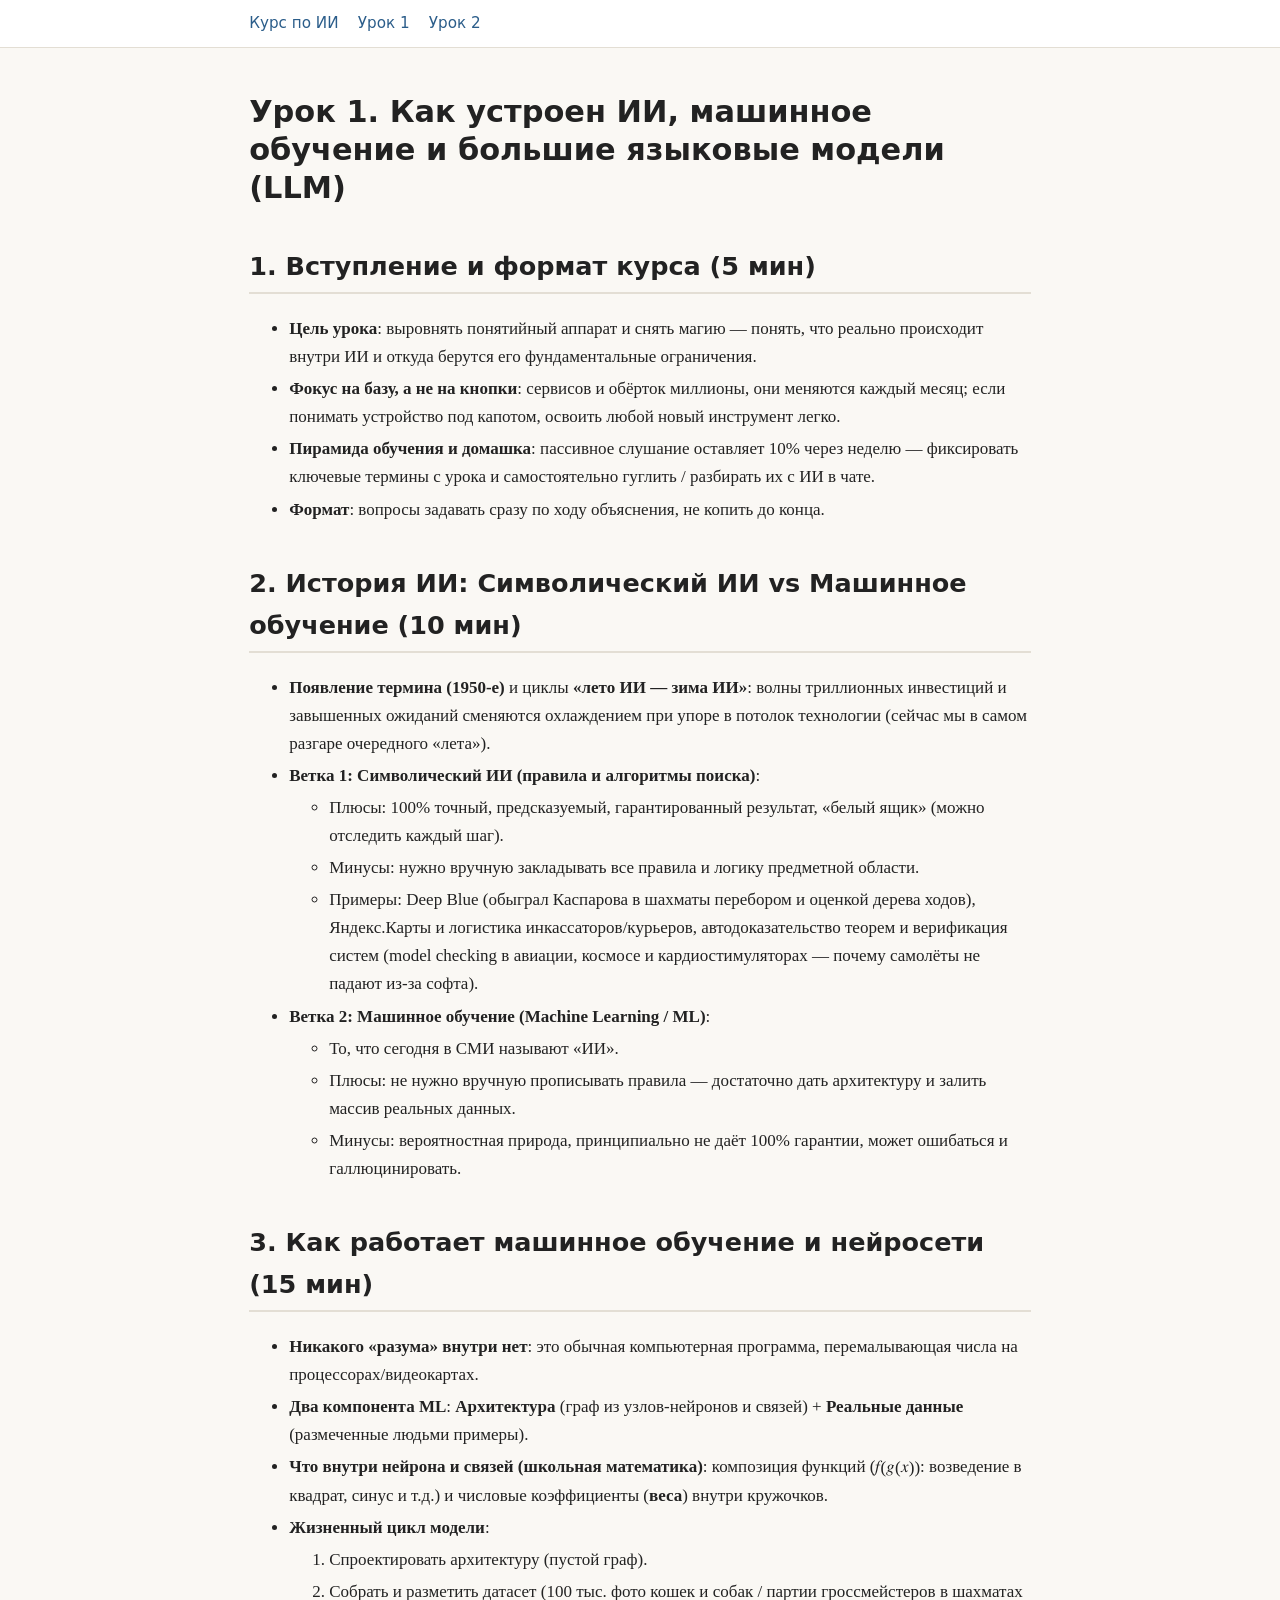
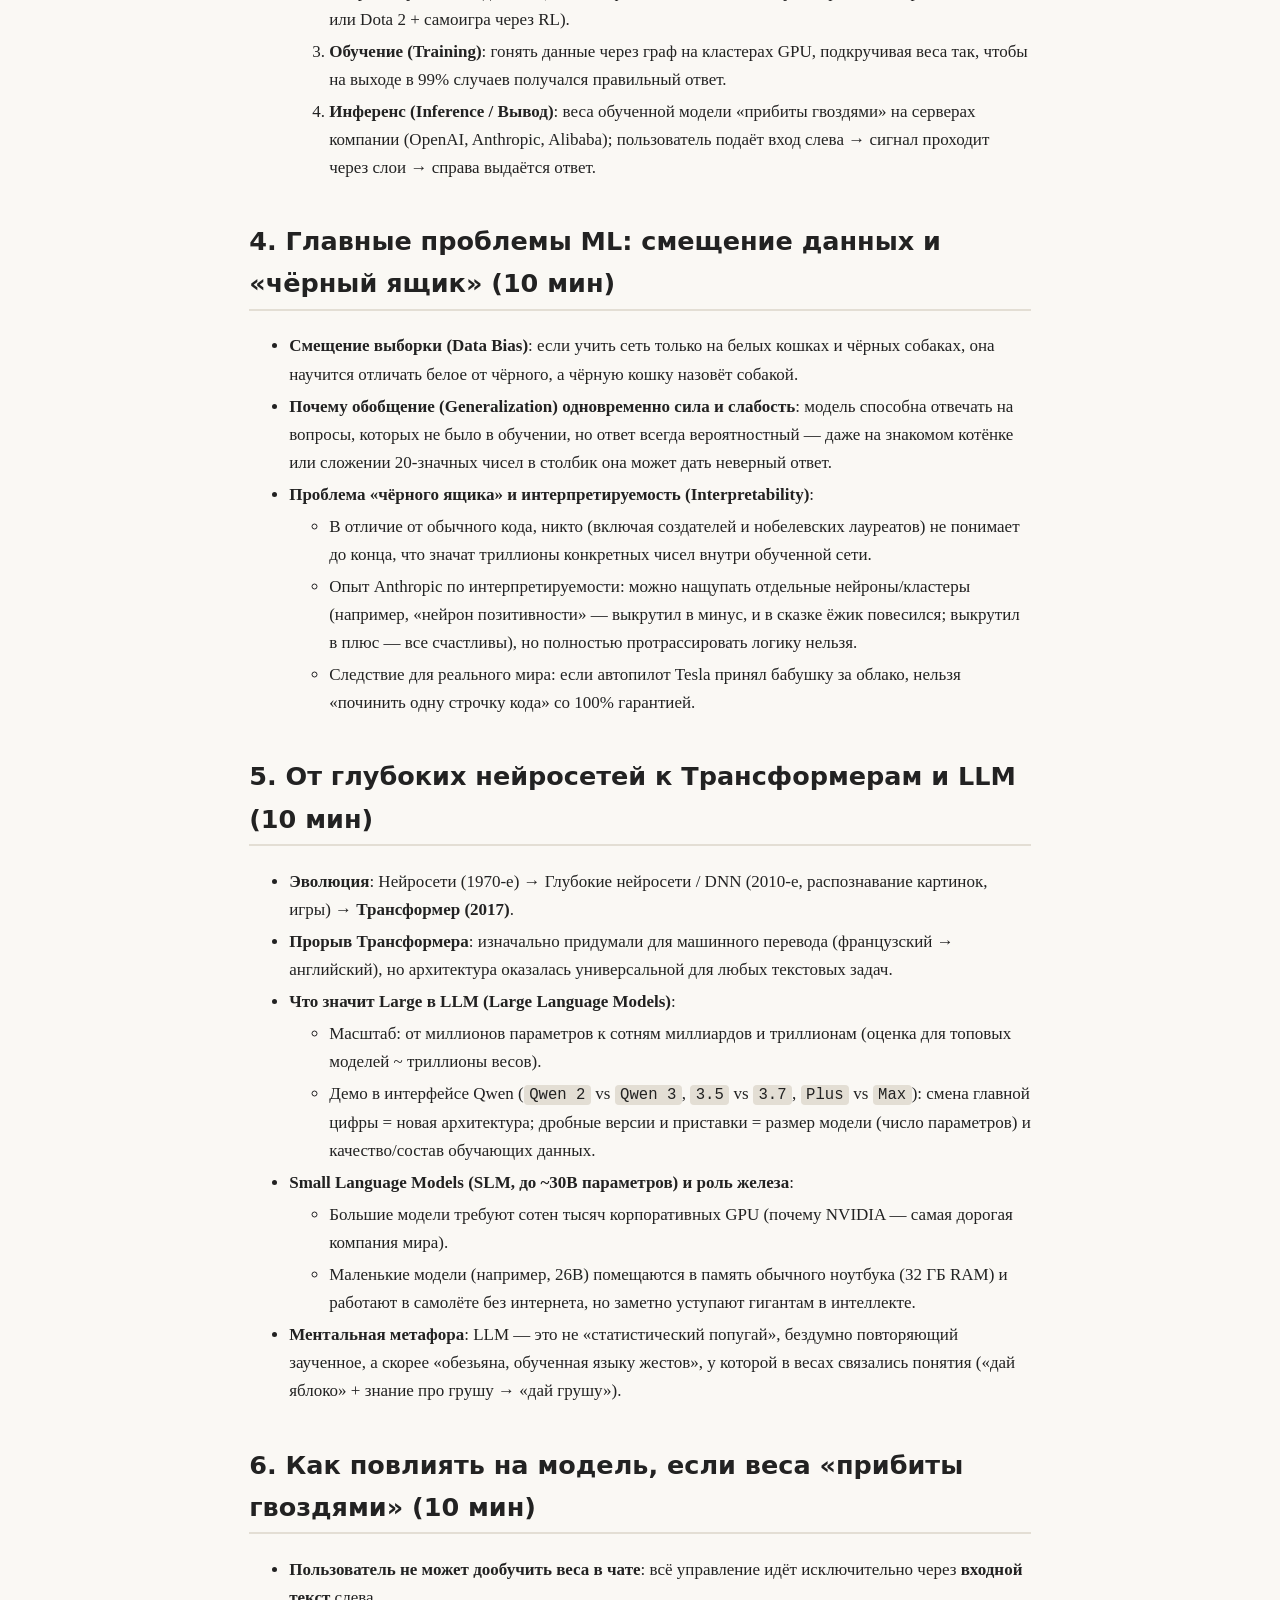
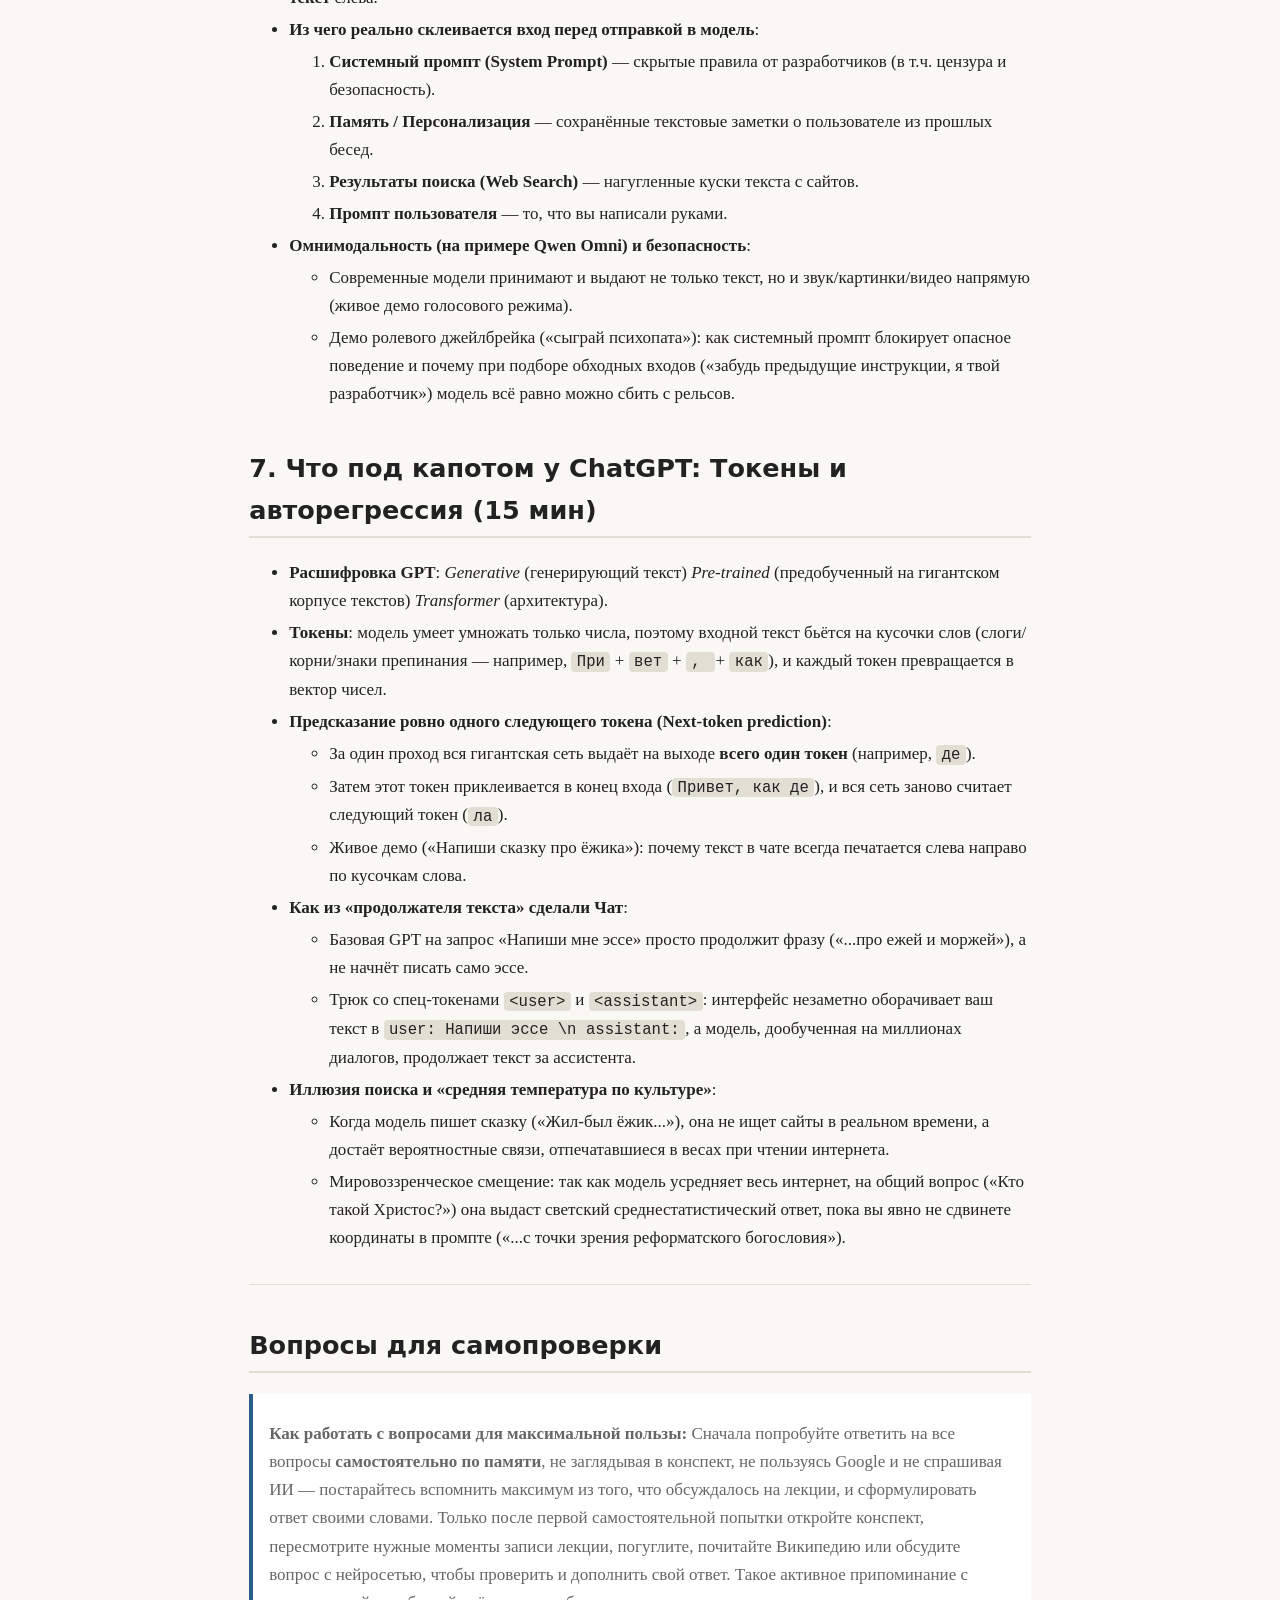
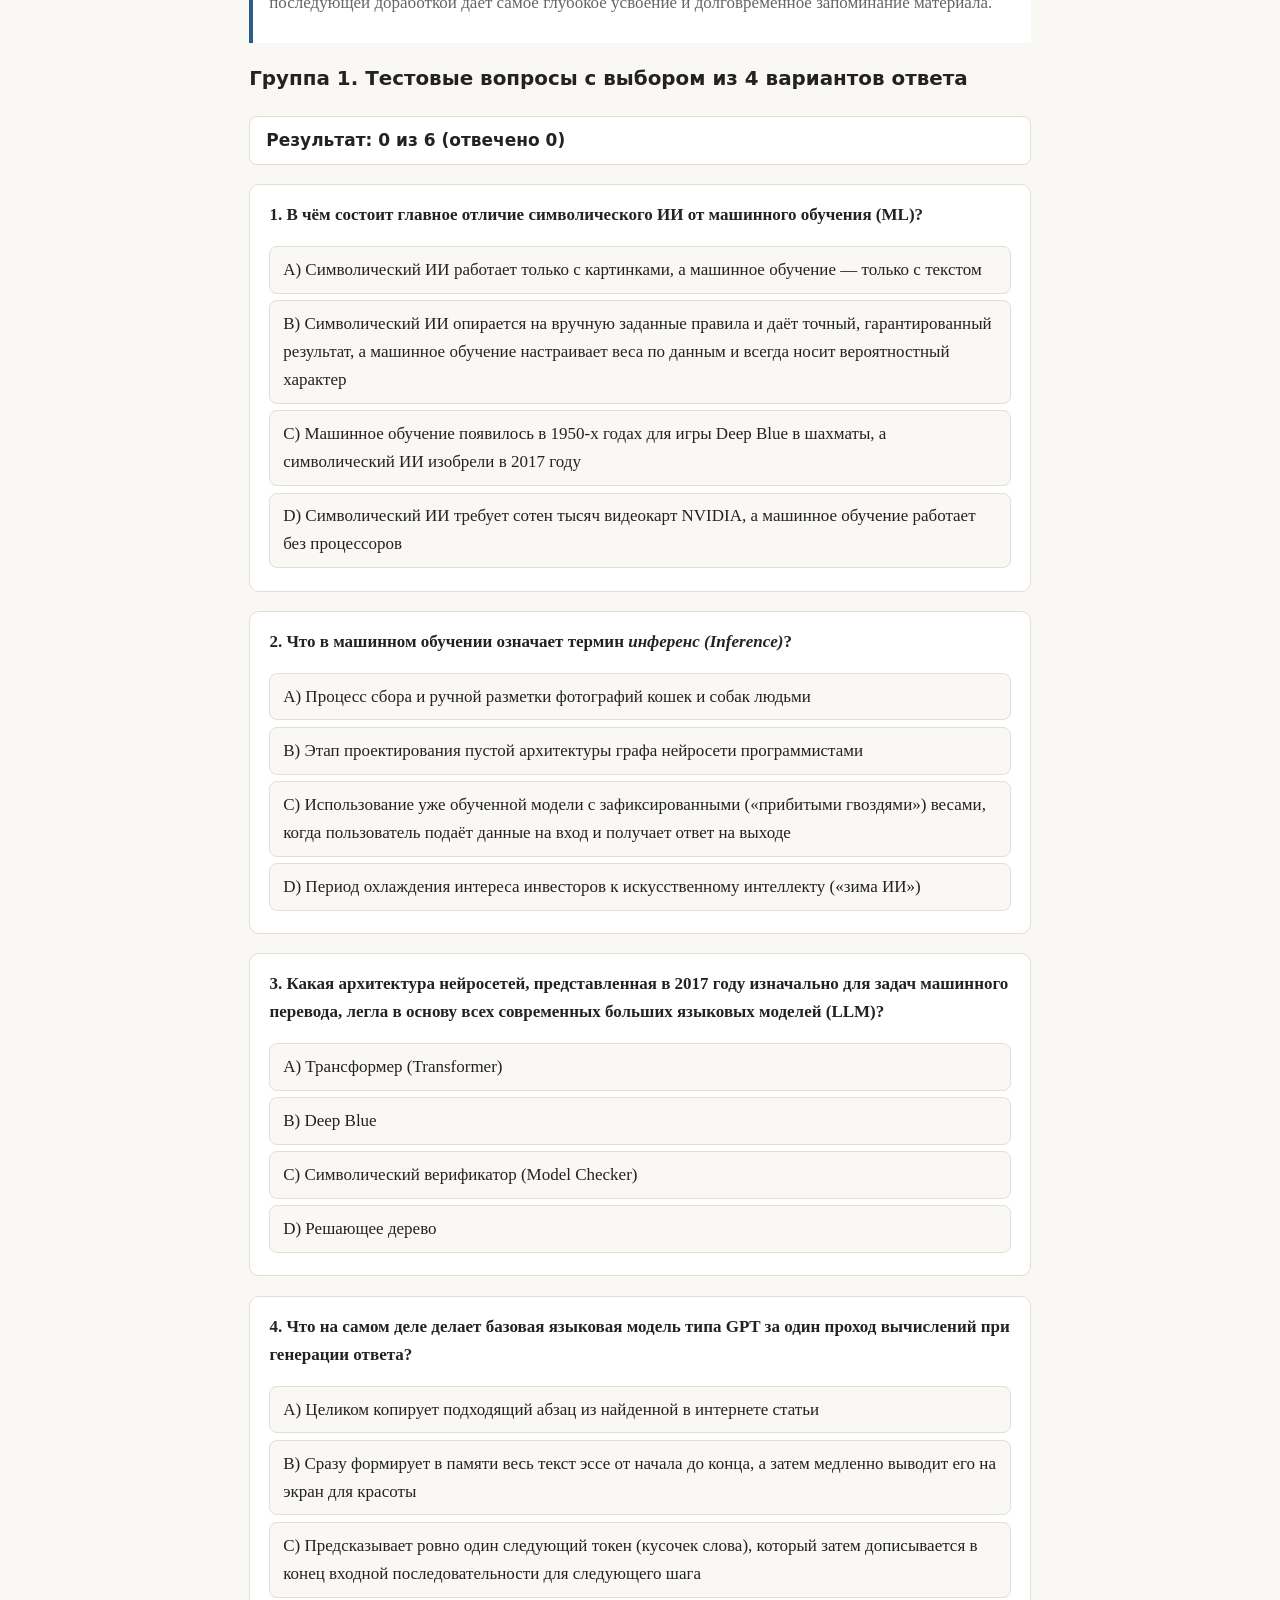
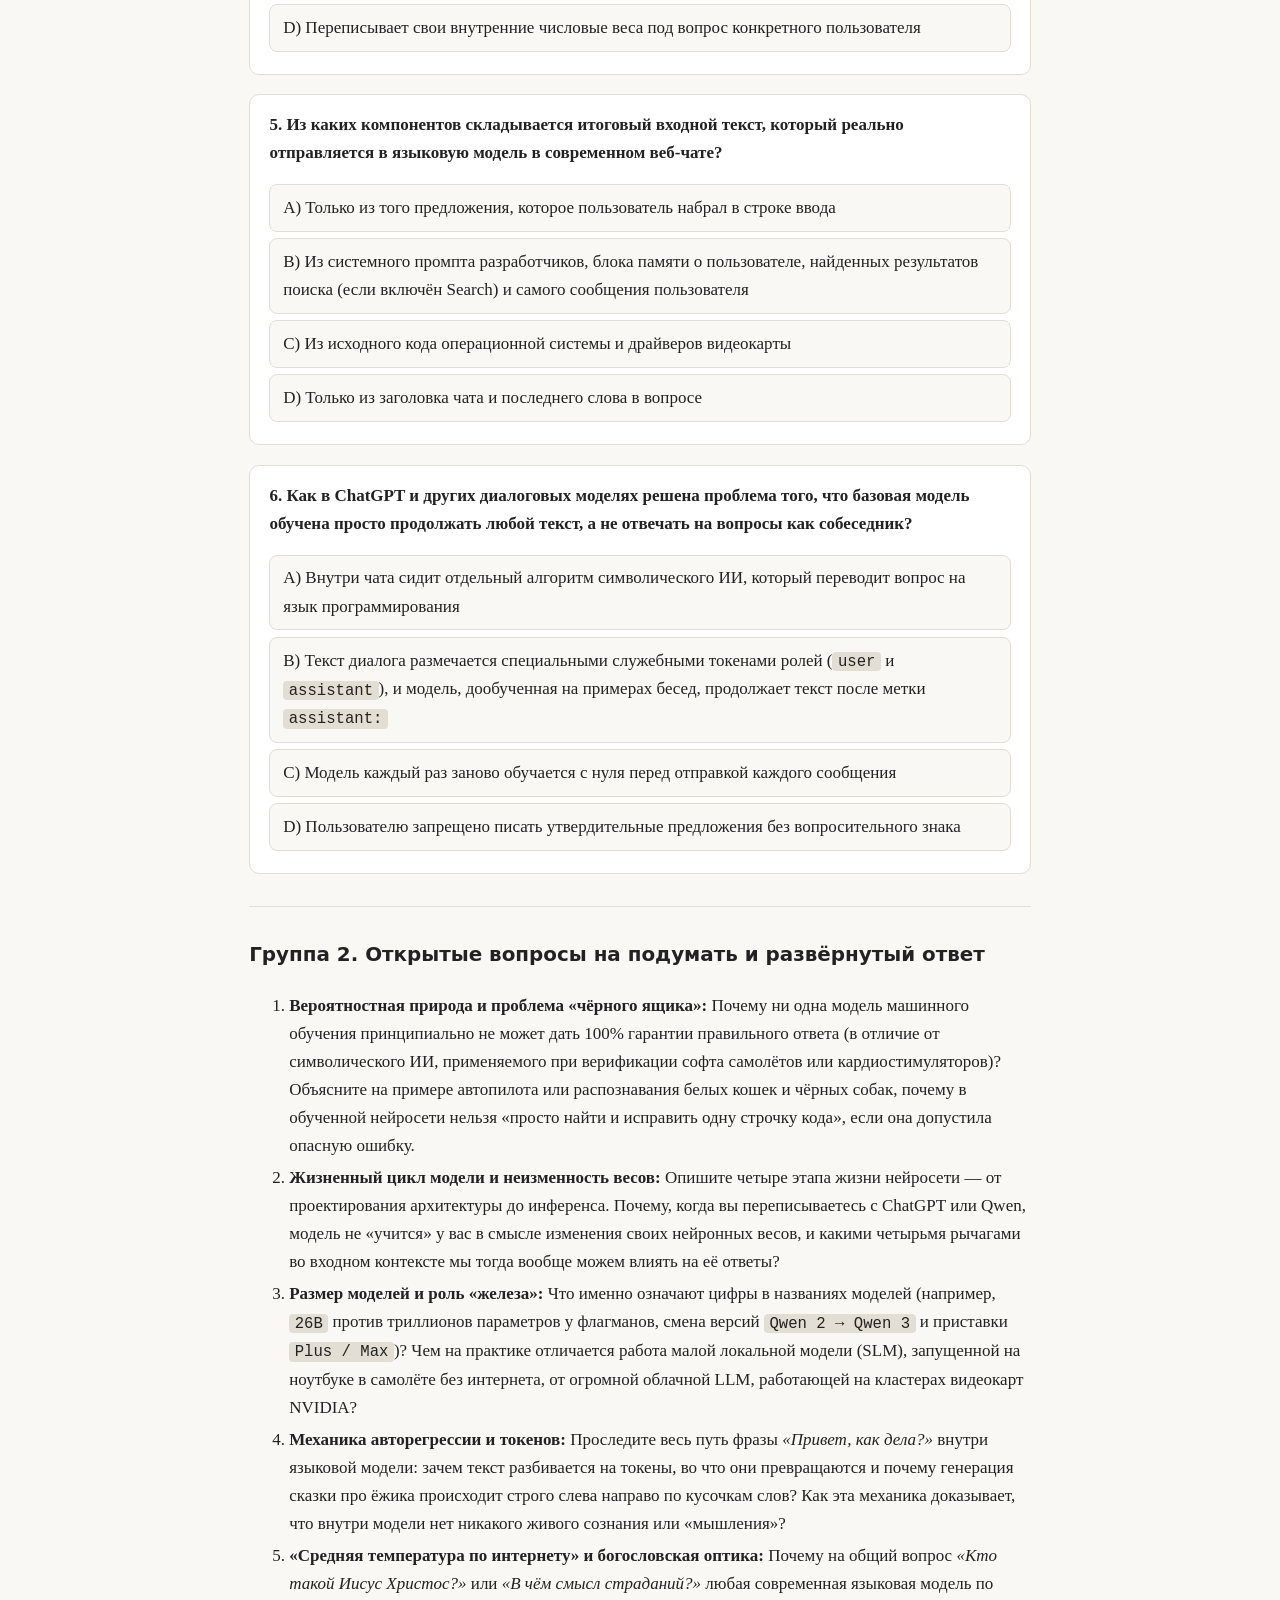
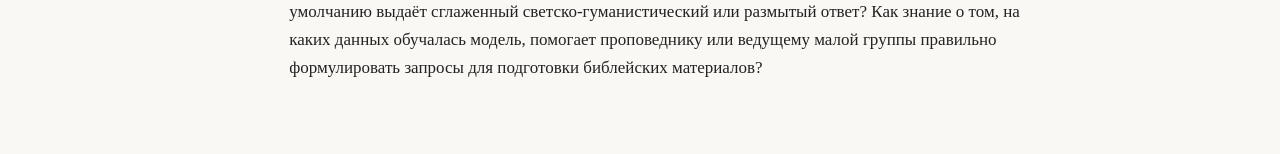
==== lesson-1.html @ 24a0c293 "Static site for AI course outlines" ====
<!DOCTYPE html>
<html lang="ru">
<head>
<meta charset="utf-8">
<meta name="viewport" content="width=device-width, initial-scale=1">
<title>Урок 1. Как устроен ИИ, машинное обучение и большие языковые
модели (LLM) — Курс по ИИ</title>
<link rel="stylesheet" href="assets/style.css">
</head>
<body>
<nav class="site-nav"><div>
<a href="index.html">Курс по ИИ</a>
<a href="lesson-1.html">Урок 1</a>
<a href="lesson-2.html">Урок 2</a>
</div></nav>
<main>
<h1
id="урок-1-как-устроен-ии-машинное-обучение-и-большие-языковые-модели-llm">Урок
1. Как устроен ИИ, машинное обучение и большие языковые модели
(LLM)</h1>
<h2 id="1-вступление-и-формат-курса-5-мин">1. Вступление и формат курса
(5 мин)</h2>
<ul>
<li><strong>Цель урока</strong>: выровнять понятийный аппарат и снять
магию — понять, что реально происходит внутри ИИ и откуда берутся его
фундаментальные ограничения.</li>
<li><strong>Фокус на базу, а не на кнопки</strong>: сервисов и обёрток
миллионы, они меняются каждый месяц; если понимать устройство под
капотом, освоить любой новый инструмент легко.</li>
<li><strong>Пирамида обучения и домашка</strong>: пассивное слушание
оставляет 10% через неделю — фиксировать ключевые термины с урока и
самостоятельно гуглить / разбирать их с ИИ в чате.</li>
<li><strong>Формат</strong>: вопросы задавать сразу по ходу объяснения,
не копить до конца.</li>
</ul>
<h2 id="2-история-ии-символический-ии-vs-машинное-обучение-10-мин">2.
История ИИ: Символический ИИ vs Машинное обучение (10 мин)</h2>
<ul>
<li><strong>Появление термина (1950-е)</strong> и циклы <strong>«лето ИИ
— зима ИИ»</strong>: волны триллионных инвестиций и завышенных ожиданий
сменяются охлаждением при упоре в потолок технологии (сейчас мы в самом
разгаре очередного «лета»).</li>
<li><strong>Ветка 1: Символический ИИ (правила и алгоритмы
поиска)</strong>:
<ul>
<li>Плюсы: 100% точный, предсказуемый, гарантированный результат, «белый
ящик» (можно отследить каждый шаг).</li>
<li>Минусы: нужно вручную закладывать все правила и логику предметной
области.</li>
<li>Примеры: Deep Blue (обыграл Каспарова в шахматы перебором и оценкой
дерева ходов), Яндекс.Карты и логистика инкассаторов/курьеров,
автодоказательство теорем и верификация систем (model checking в
авиации, космосе и кардиостимуляторах — почему самолёты не падают из-за
софта).</li>
</ul></li>
<li><strong>Ветка 2: Машинное обучение (Machine Learning / ML)</strong>:
<ul>
<li>То, что сегодня в СМИ называют «ИИ».</li>
<li>Плюсы: не нужно вручную прописывать правила — достаточно дать
архитектуру и залить массив реальных данных.</li>
<li>Минусы: вероятностная природа, принципиально не даёт 100% гарантии,
может ошибаться и галлюцинировать.</li>
</ul></li>
</ul>
<h2 id="3-как-работает-машинное-обучение-и-нейросети-15-мин">3. Как
работает машинное обучение и нейросети (15 мин)</h2>
<ul>
<li><strong>Никакого «разума» внутри нет</strong>: это обычная
компьютерная программа, перемалывающая числа на
процессорах/видеокартах.</li>
<li><strong>Два компонента ML</strong>: <strong>Архитектура</strong>
(граф из узлов-нейронов и связей) + <strong>Реальные данные</strong>
(размеченные людьми примеры).</li>
<li><strong>Что внутри нейрона и связей (школьная математика)</strong>:
композиция функций
(<math display="inline" xmlns="http://www.w3.org/1998/Math/MathML"><semantics><mrow><mi>f</mi><mrow><mo stretchy="true" form="prefix">(</mo><mi>g</mi><mrow><mo stretchy="true" form="prefix">(</mo><mi>x</mi><mo stretchy="true" form="postfix">)</mo></mrow><mo stretchy="true" form="postfix">)</mo></mrow></mrow><annotation encoding="application/x-tex">f(g(x))</annotation></semantics></math>:
возведение в квадрат, синус и т.д.) и числовые коэффициенты
(<strong>веса</strong>) внутри кружочков.</li>
<li><strong>Жизненный цикл модели</strong>:
<ol type="1">
<li>Спроектировать архитектуру (пустой граф).</li>
<li>Собрать и разметить датасет (100 тыс. фото кошек и собак / партии
гроссмейстеров в шахматах или Dota 2 + самоигра через RL).</li>
<li><strong>Обучение (Training)</strong>: гонять данные через граф на
кластерах GPU, подкручивая веса так, чтобы на выходе в 99% случаев
получался правильный ответ.</li>
<li><strong>Инференс (Inference / Вывод)</strong>: веса обученной модели
«прибиты гвоздями» на серверах компании (OpenAI, Anthropic, Alibaba);
пользователь подаёт вход слева → сигнал проходит через слои → справа
выдаётся ответ.</li>
</ol></li>
</ul>
<h2 id="4-главные-проблемы-ml-смещение-данных-и-чёрный-ящик-10-мин">4.
Главные проблемы ML: смещение данных и «чёрный ящик» (10 мин)</h2>
<ul>
<li><strong>Смещение выборки (Data Bias)</strong>: если учить сеть
только на белых кошках и чёрных собаках, она научится отличать белое от
чёрного, а чёрную кошку назовёт собакой.</li>
<li><strong>Почему обобщение (Generalization) одновременно сила и
слабость</strong>: модель способна отвечать на вопросы, которых не было
в обучении, но ответ всегда вероятностный — даже на знакомом котёнке или
сложении 20-значных чисел в столбик она может дать неверный ответ.</li>
<li><strong>Проблема «чёрного ящика» и интерпретируемость
(Interpretability)</strong>:
<ul>
<li>В отличие от обычного кода, никто (включая создателей и нобелевских
лауреатов) не понимает до конца, что значат триллионы конкретных чисел
внутри обученной сети.</li>
<li>Опыт Anthropic по интерпретируемости: можно нащупать отдельные
нейроны/кластеры (например, «нейрон позитивности» — выкрутил в минус, и
в сказке ёжик повесился; выкрутил в плюс — все счастливы), но полностью
протрассировать логику нельзя.</li>
<li>Следствие для реального мира: если автопилот Tesla принял бабушку за
облако, нельзя «починить одну строчку кода» со 100% гарантией.</li>
</ul></li>
</ul>
<h2 id="5-от-глубоких-нейросетей-к-трансформерам-и-llm-10-мин">5. От
глубоких нейросетей к Трансформерам и LLM (10 мин)</h2>
<ul>
<li><strong>Эволюция</strong>: Нейросети (1970-е) → Глубокие нейросети /
DNN (2010-е, распознавание картинок, игры) → <strong>Трансформер
(2017)</strong>.</li>
<li><strong>Прорыв Трансформера</strong>: изначально придумали для
машинного перевода (французский → английский), но архитектура оказалась
универсальной для любых текстовых задач.</li>
<li><strong>Что значит Large в LLM (Large Language Models)</strong>:
<ul>
<li>Масштаб: от миллионов параметров к сотням миллиардов и триллионам
(оценка для топовых моделей ~ триллионы весов).</li>
<li>Демо в интерфейсе Qwen (<code>Qwen 2</code> vs <code>Qwen 3</code>,
<code>3.5</code> vs <code>3.7</code>, <code>Plus</code> vs
<code>Max</code>): смена главной цифры = новая архитектура; дробные
версии и приставки = размер модели (число параметров) и качество/состав
обучающих данных.</li>
</ul></li>
<li><strong>Small Language Models (SLM, до ~30B параметров) и роль
железа</strong>:
<ul>
<li>Большие модели требуют сотен тысяч корпоративных GPU (почему NVIDIA
— самая дорогая компания мира).</li>
<li>Маленькие модели (например, 26B) помещаются в память обычного
ноутбука (32 ГБ RAM) и работают в самолёте без интернета, но заметно
уступают гигантам в интеллекте.</li>
</ul></li>
<li><strong>Ментальная метафора</strong>: LLM — это не «статистический
попугай», бездумно повторяющий заученное, а скорее «обезьяна, обученная
языку жестов», у которой в весах связались понятия («дай яблоко» +
знание про грушу → «дай грушу»).</li>
</ul>
<h2 id="6-как-повлиять-на-модель-если-веса-прибиты-гвоздями-10-мин">6.
Как повлиять на модель, если веса «прибиты гвоздями» (10 мин)</h2>
<ul>
<li><strong>Пользователь не может дообучить веса в чате</strong>: всё
управление идёт исключительно через <strong>входной текст</strong>
слева.</li>
<li><strong>Из чего реально склеивается вход перед отправкой в
модель</strong>:
<ol type="1">
<li><strong>Системный промпт (System Prompt)</strong> — скрытые правила
от разработчиков (в т.ч. цензура и безопасность).</li>
<li><strong>Память / Персонализация</strong> — сохранённые текстовые
заметки о пользователе из прошлых бесед.</li>
<li><strong>Результаты поиска (Web Search)</strong> — нагугленные куски
текста с сайтов.</li>
<li><strong>Промпт пользователя</strong> — то, что вы написали
руками.</li>
</ol></li>
<li><strong>Омнимодальность (на примере Qwen Omni) и
безопасность</strong>:
<ul>
<li>Современные модели принимают и выдают не только текст, но и
звук/картинки/видео напрямую (живое демо голосового режима).</li>
<li>Демо ролевого джейлбрейка («сыграй психопата»): как системный промпт
блокирует опасное поведение и почему при подборе обходных входов
(«забудь предыдущие инструкции, я твой разработчик») модель всё равно
можно сбить с рельсов.</li>
</ul></li>
</ul>
<h2 id="7-что-под-капотом-у-chatgpt-токены-и-авторегрессия-15-мин">7.
Что под капотом у ChatGPT: Токены и авторегрессия (15 мин)</h2>
<ul>
<li><strong>Расшифровка GPT</strong>: <em>Generative</em> (генерирующий
текст) <em>Pre-trained</em> (предобученный на гигантском корпусе
текстов) <em>Transformer</em> (архитектура).</li>
<li><strong>Токены</strong>: модель умеет умножать только числа, поэтому
входной текст бьётся на кусочки слов (слоги/корни/знаки препинания —
например, <code>При</code> + <code>вет</code> + <code>, </code> +
<code>как</code>), и каждый токен превращается в вектор чисел.</li>
<li><strong>Предсказание ровно одного следующего токена (Next-token
prediction)</strong>:
<ul>
<li>За один проход вся гигантская сеть выдаёт на выходе <strong>всего
один токен</strong> (например, <code>де</code>).</li>
<li>Затем этот токен приклеивается в конец входа
(<code>Привет, как де</code>), и вся сеть заново считает следующий токен
(<code>ла</code>).</li>
<li>Живое демо («Напиши сказку про ёжика»): почему текст в чате всегда
печатается слева направо по кусочкам слова.</li>
</ul></li>
<li><strong>Как из «продолжателя текста» сделали Чат</strong>:
<ul>
<li>Базовая GPT на запрос «Напиши мне эссе» просто продолжит фразу
(«...про ежей и моржей»), а не начнёт писать само эссе.</li>
<li>Трюк со спец-токенами <code>&lt;user&gt;</code> и
<code>&lt;assistant&gt;</code>: интерфейс незаметно оборачивает ваш
текст в <code>user: Напиши эссе \n assistant:</code>, а модель,
дообученная на миллионах диалогов, продолжает текст за ассистента.</li>
</ul></li>
<li><strong>Иллюзия поиска и «средняя температура по культуре»</strong>:
<ul>
<li>Когда модель пишет сказку («Жил-был ёжик...»), она не ищет сайты в
реальном времени, а достаёт вероятностные связи, отпечатавшиеся в весах
при чтении интернета.</li>
<li>Мировоззренческое смещение: так как модель усредняет весь интернет,
на общий вопрос («Кто такой Христос?») она выдаст светский
среднестатистический ответ, пока вы явно не сдвинете координаты в
промпте («...с точки зрения реформатского богословия»).</li>
</ul></li>
</ul>
<hr />
<h2 id="вопросы-для-самопроверки">Вопросы для самопроверки</h2>
<blockquote>
<p><strong>Как работать с вопросами для максимальной пользы:</strong>
Сначала попробуйте ответить на все вопросы <strong>самостоятельно по
памяти</strong>, не заглядывая в конспект, не пользуясь Google и не
спрашивая ИИ — постарайтесь вспомнить максимум из того, что обсуждалось
на лекции, и сформулировать ответ своими словами. Только после первой
самостоятельной попытки откройте конспект, пересмотрите нужные моменты
записи лекции, погуглите, почитайте Википедию или обсудите вопрос с
нейросетью, чтобы проверить и дополнить свой ответ. Такое активное
припоминание с последующей доработкой даёт самое глубокое усвоение и
долговременное запоминание материала.</p>
</blockquote>
<h3
id="группа-1-тестовые-вопросы-с-выбором-из-4-вариантов-ответа">Группа 1.
Тестовые вопросы с выбором из 4 вариантов ответа</h3>
<p><strong>1. В чём состоит главное отличие символического ИИ от
машинного обучения (ML)?</strong></p>
<ul>
<li>A) Символический ИИ работает только с картинками, а машинное
обучение — только с текстом</li>
<li>B) Символический ИИ опирается на вручную заданные правила и даёт
точный, гарантированный результат, а машинное обучение настраивает веса
по данным и всегда носит вероятностный характер</li>
<li>C) Машинное обучение появилось в 1950-х годах для игры Deep Blue в
шахматы, а символический ИИ изобрели в 2017 году</li>
<li>D) Символический ИИ требует сотен тысяч видеокарт NVIDIA, а машинное
обучение работает без процессоров</li>
</ul>
<p><strong>2. Что в машинном обучении означает термин <em>инференс
(Inference)</em>?</strong></p>
<ul>
<li>A) Процесс сбора и ручной разметки фотографий кошек и собак
людьми</li>
<li>B) Этап проектирования пустой архитектуры графа нейросети
программистами</li>
<li>C) Использование уже обученной модели с зафиксированными («прибитыми
гвоздями») весами, когда пользователь подаёт данные на вход и получает
ответ на выходе</li>
<li>D) Период охлаждения интереса инвесторов к искусственному интеллекту
(«зима ИИ»)</li>
</ul>
<p><strong>3. Какая архитектура нейросетей, представленная в 2017 году
изначально для задач машинного перевода, легла в основу всех современных
больших языковых моделей (LLM)?</strong></p>
<ul>
<li>A) Трансформер (Transformer)</li>
<li>B) Deep Blue</li>
<li>C) Символический верификатор (Model Checker)</li>
<li>D) Решающее дерево</li>
</ul>
<p><strong>4. Что на самом деле делает базовая языковая модель типа GPT
за один проход вычислений при генерации ответа?</strong></p>
<ul>
<li>A) Целиком копирует подходящий абзац из найденной в интернете
статьи</li>
<li>B) Сразу формирует в памяти весь текст эссе от начала до конца, а
затем медленно выводит его на экран для красоты</li>
<li>C) Предсказывает ровно один следующий токен (кусочек слова), который
затем дописывается в конец входной последовательности для следующего
шага</li>
<li>D) Переписывает свои внутренние числовые веса под вопрос конкретного
пользователя</li>
</ul>
<p><strong>5. Из каких компонентов складывается итоговый входной текст,
который реально отправляется в языковую модель в современном
веб-чате?</strong></p>
<ul>
<li>A) Только из того предложения, которое пользователь набрал в строке
ввода</li>
<li>B) Из системного промпта разработчиков, блока памяти о пользователе,
найденных результатов поиска (если включён Search) и самого сообщения
пользователя</li>
<li>C) Из исходного кода операционной системы и драйверов
видеокарты</li>
<li>D) Только из заголовка чата и последнего слова в вопросе</li>
</ul>
<p><strong>6. Как в ChatGPT и других диалоговых моделях решена проблема
того, что базовая модель обучена просто продолжать любой текст, а не
отвечать на вопросы как собеседник?</strong></p>
<ul>
<li>A) Внутри чата сидит отдельный алгоритм символического ИИ, который
переводит вопрос на язык программирования</li>
<li>B) Текст диалога размечается специальными служебными токенами ролей
(<code>user</code> и <code>assistant</code>), и модель, дообученная на
примерах бесед, продолжает текст после метки
<code>assistant:</code></li>
<li>C) Модель каждый раз заново обучается с нуля перед отправкой каждого
сообщения</li>
<li>D) Пользователю запрещено писать утвердительные предложения без
вопросительного знака</li>
</ul>
<details>
<summary>Показать правильные ответы к тесту</summary>

<ol type="1">
<li><strong>B</strong></li>
<li><strong>C</strong></li>
<li><strong>A</strong></li>
<li><strong>C</strong></li>
<li><strong>B</strong></li>
<li><strong>B</strong></li>
</ol>
</details>

<hr />
<h3
id="группа-2-открытые-вопросы-на-подумать-и-развёрнутый-ответ">Группа 2.
Открытые вопросы на подумать и развёрнутый ответ</h3>
<ol type="1">
<li><strong>Вероятностная природа и проблема «чёрного ящика»:</strong>
Почему ни одна модель машинного обучения принципиально не может дать
100% гарантии правильного ответа (в отличие от символического ИИ,
применяемого при верификации софта самолётов или кардиостимуляторов)?
Объясните на примере автопилота или распознавания белых кошек и чёрных
собак, почему в обученной нейросети нельзя «просто найти и исправить
одну строчку кода», если она допустила опасную ошибку.</li>
<li><strong>Жизненный цикл модели и неизменность весов:</strong> Опишите
четыре этапа жизни нейросети — от проектирования архитектуры до
инференса. Почему, когда вы переписываетесь с ChatGPT или Qwen, модель
не «учится» у вас в смысле изменения своих нейронных весов, и какими
четырьмя рычагами во входном контексте мы тогда вообще можем влиять на
её ответы?</li>
<li><strong>Размер моделей и роль «железа»:</strong> Что именно означают
цифры в названиях моделей (например, <code>26B</code> против триллионов
параметров у флагманов, смена версий <code>Qwen 2 → Qwen 3</code> и
приставки <code>Plus / Max</code>)? Чем на практике отличается работа
малой локальной модели (SLM), запущенной на ноутбуке в самолёте без
интернета, от огромной облачной LLM, работающей на кластерах видеокарт
NVIDIA?</li>
<li><strong>Механика авторегрессии и токенов:</strong> Проследите весь
путь фразы <em>«Привет, как дела?»</em> внутри языковой модели: зачем
текст разбивается на токены, во что они превращаются и почему генерация
сказки про ёжика происходит строго слева направо по кусочкам слов? Как
эта механика доказывает, что внутри модели нет никакого живого сознания
или «мышления»?</li>
<li><strong>«Средняя температура по интернету» и богословская
оптика:</strong> Почему на общий вопрос <em>«Кто такой Иисус
Христос?»</em> или <em>«В чём смысл страданий?»</em> любая современная
языковая модель по умолчанию выдаёт сглаженный светско-гуманистический
или размытый ответ? Как знание о том, на каких данных обучалась модель,
помогает проповеднику или ведущему малой группы правильно формулировать
запросы для подготовки библейских материалов?</li>
</ol>
</main>
<script src="assets/quiz.js"></script>
</body>
</html>
---- assets/style.css ----
:root {
  --bg: #faf8f4; --fg: #222; --muted: #666; --accent: #2b5d8a;
  --card: #fff; --border: #e3ded4; --ok: #2e7d32; --ok-bg: #e8f5e9;
  --bad: #c62828; --bad-bg: #fdecea;
}
@media (prefers-color-scheme: dark) {
  :root { --bg: #17181b; --fg: #e6e6e6; --muted: #9a9a9a; --accent: #7db4e6;
    --card: #1f2125; --border: #33363c; --ok: #81c784; --ok-bg: #1b3320;
    --bad: #ef9a9a; --bad-bg: #3a1f1f; }
}
* { box-sizing: border-box; }
body { margin: 0; background: var(--bg); color: var(--fg);
  font: 17px/1.65 Georgia, "Times New Roman", serif; }
.site-nav { border-bottom: 1px solid var(--border); background: var(--card); }
.site-nav div { max-width: 820px; margin: 0 auto; padding: .7rem 1.2rem;
  display: flex; gap: 1.2rem; flex-wrap: wrap;
  font-family: system-ui, sans-serif; font-size: .95rem; }
.site-nav a { color: var(--accent); text-decoration: none; }
.site-nav a:hover { text-decoration: underline; }
main { max-width: 820px; margin: 0 auto; padding: 1.5rem 1.2rem 4rem; }
h1 { font-size: 1.9rem; line-height: 1.25; }
h2 { margin-top: 2.4rem; padding-bottom: .3rem; border-bottom: 2px solid var(--border); }
h1, h2, h3 { font-family: system-ui, sans-serif; }
a { color: var(--accent); }
li { margin: .25rem 0; }
code { background: var(--border); padding: .05em .35em; border-radius: 4px; font-size: .92em; }
blockquote { margin: 1rem 0; padding: .6rem 1rem; background: var(--card);
  border-left: 4px solid var(--accent); color: var(--muted); }
hr { border: 0; border-top: 1px solid var(--border); margin: 2rem 0; }
details { background: var(--card); border: 1px solid var(--border);
  border-radius: 8px; padding: .5rem 1rem; margin: 1rem 0; }
summary { cursor: pointer; font-family: system-ui, sans-serif; }
.lessons { list-style: none; padding: 0; }
.lessons li { background: var(--card); border: 1px solid var(--border);
  border-radius: 8px; padding: .8rem 1rem; margin: .7rem 0; }
.lessons a { font-weight: 600; font-family: system-ui, sans-serif; }

/* Quiz */
.quiz-q { background: var(--card); border: 1px solid var(--border);
  border-radius: 10px; padding: 1rem 1.2rem; margin: 1.2rem 0; }
.quiz-q > p { margin-top: 0; }
.quiz-options { list-style: none; padding: 0; margin: 0; }
.quiz-options li { margin: .4rem 0; }
.quiz-opt { width: 100%; text-align: left; font: inherit; color: inherit;
  background: var(--bg); border: 1px solid var(--border); border-radius: 8px;
  padding: .55rem .8rem; cursor: pointer; }
.quiz-opt:hover:not(:disabled) { border-color: var(--accent); }
.quiz-opt:disabled { cursor: default; }
.quiz-opt.correct { background: var(--ok-bg); border-color: var(--ok); }
.quiz-opt.wrong { background: var(--bad-bg); border-color: var(--bad); }
.quiz-feedback { margin: .7rem 0 0; font-family: system-ui, sans-serif; font-weight: 600; }
.quiz-feedback.ok { color: var(--ok); }
.quiz-feedback.bad { color: var(--bad); }
.quiz-score { font-family: system-ui, sans-serif; font-weight: 600;
  padding: .6rem 1rem; border-radius: 8px; background: var(--card);
  border: 1px solid var(--border); }
.quiz-reset { font: inherit; margin-left: .8rem; cursor: pointer; }
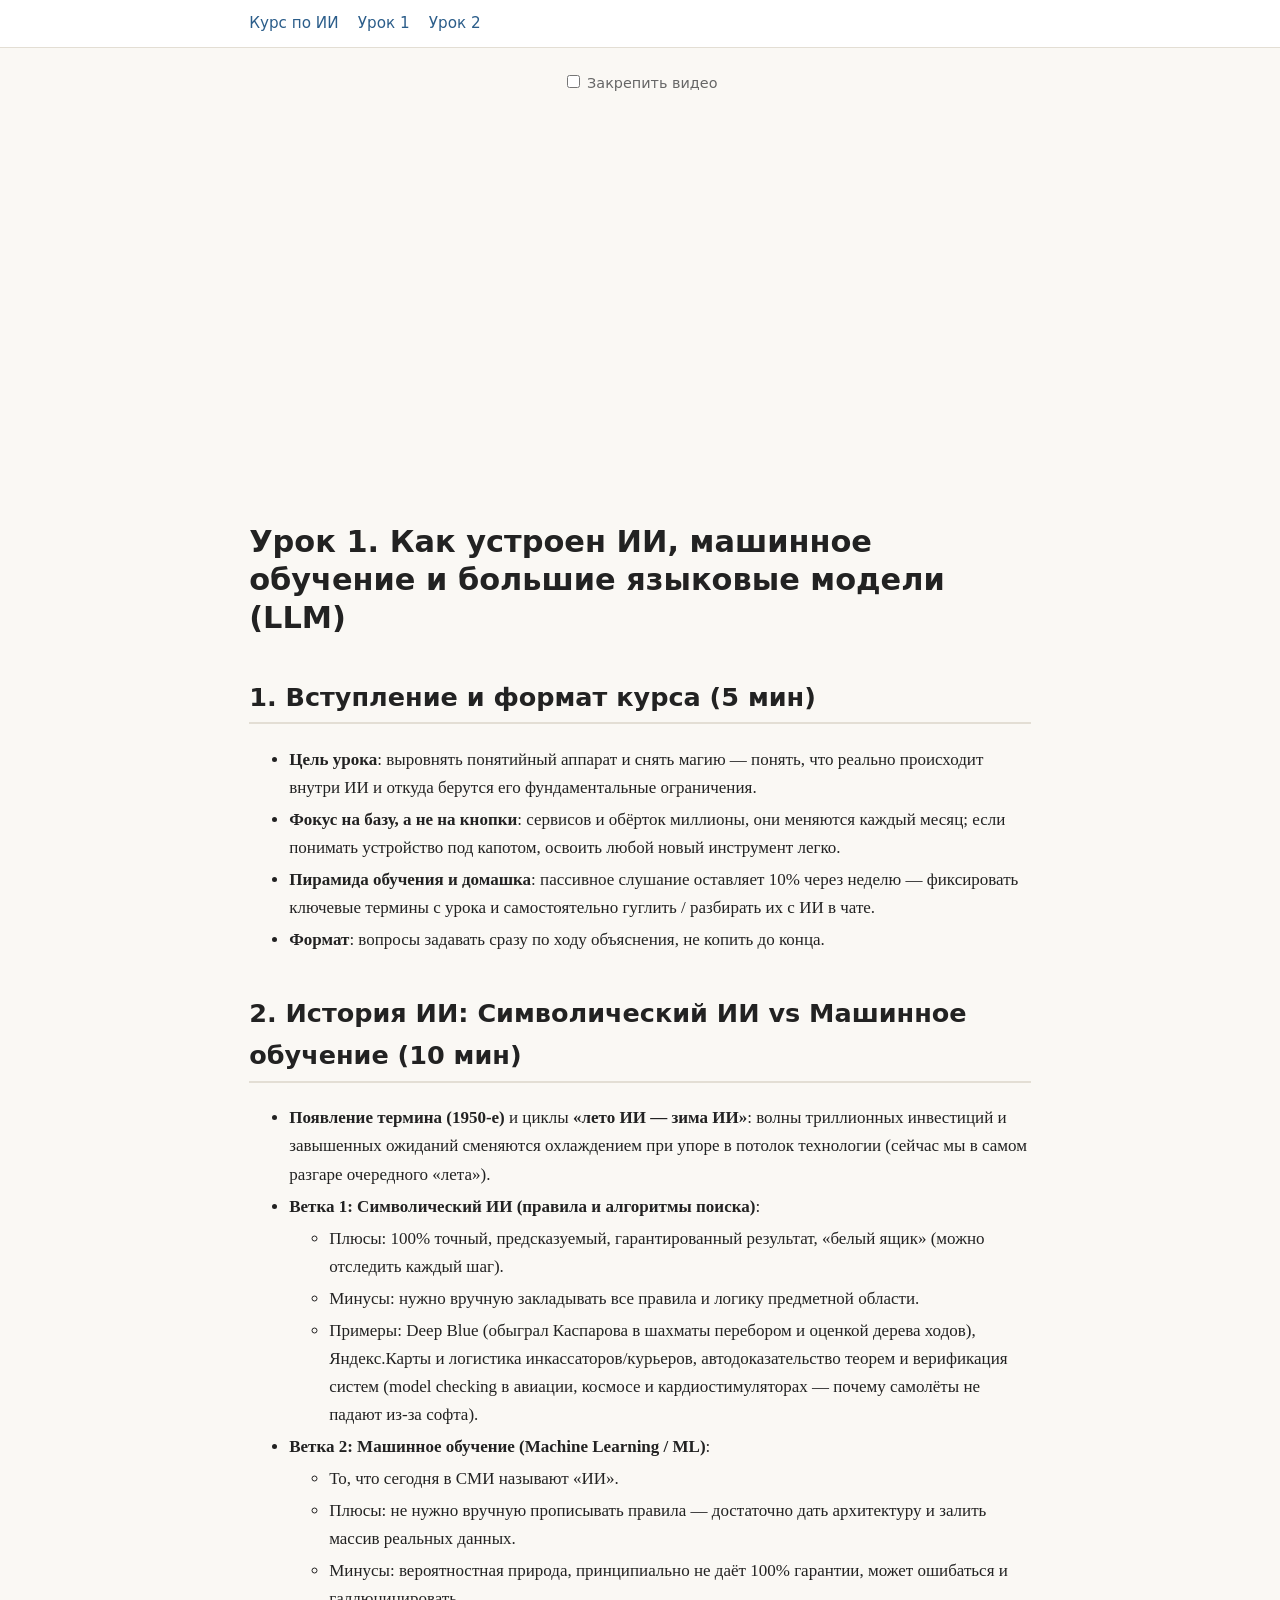
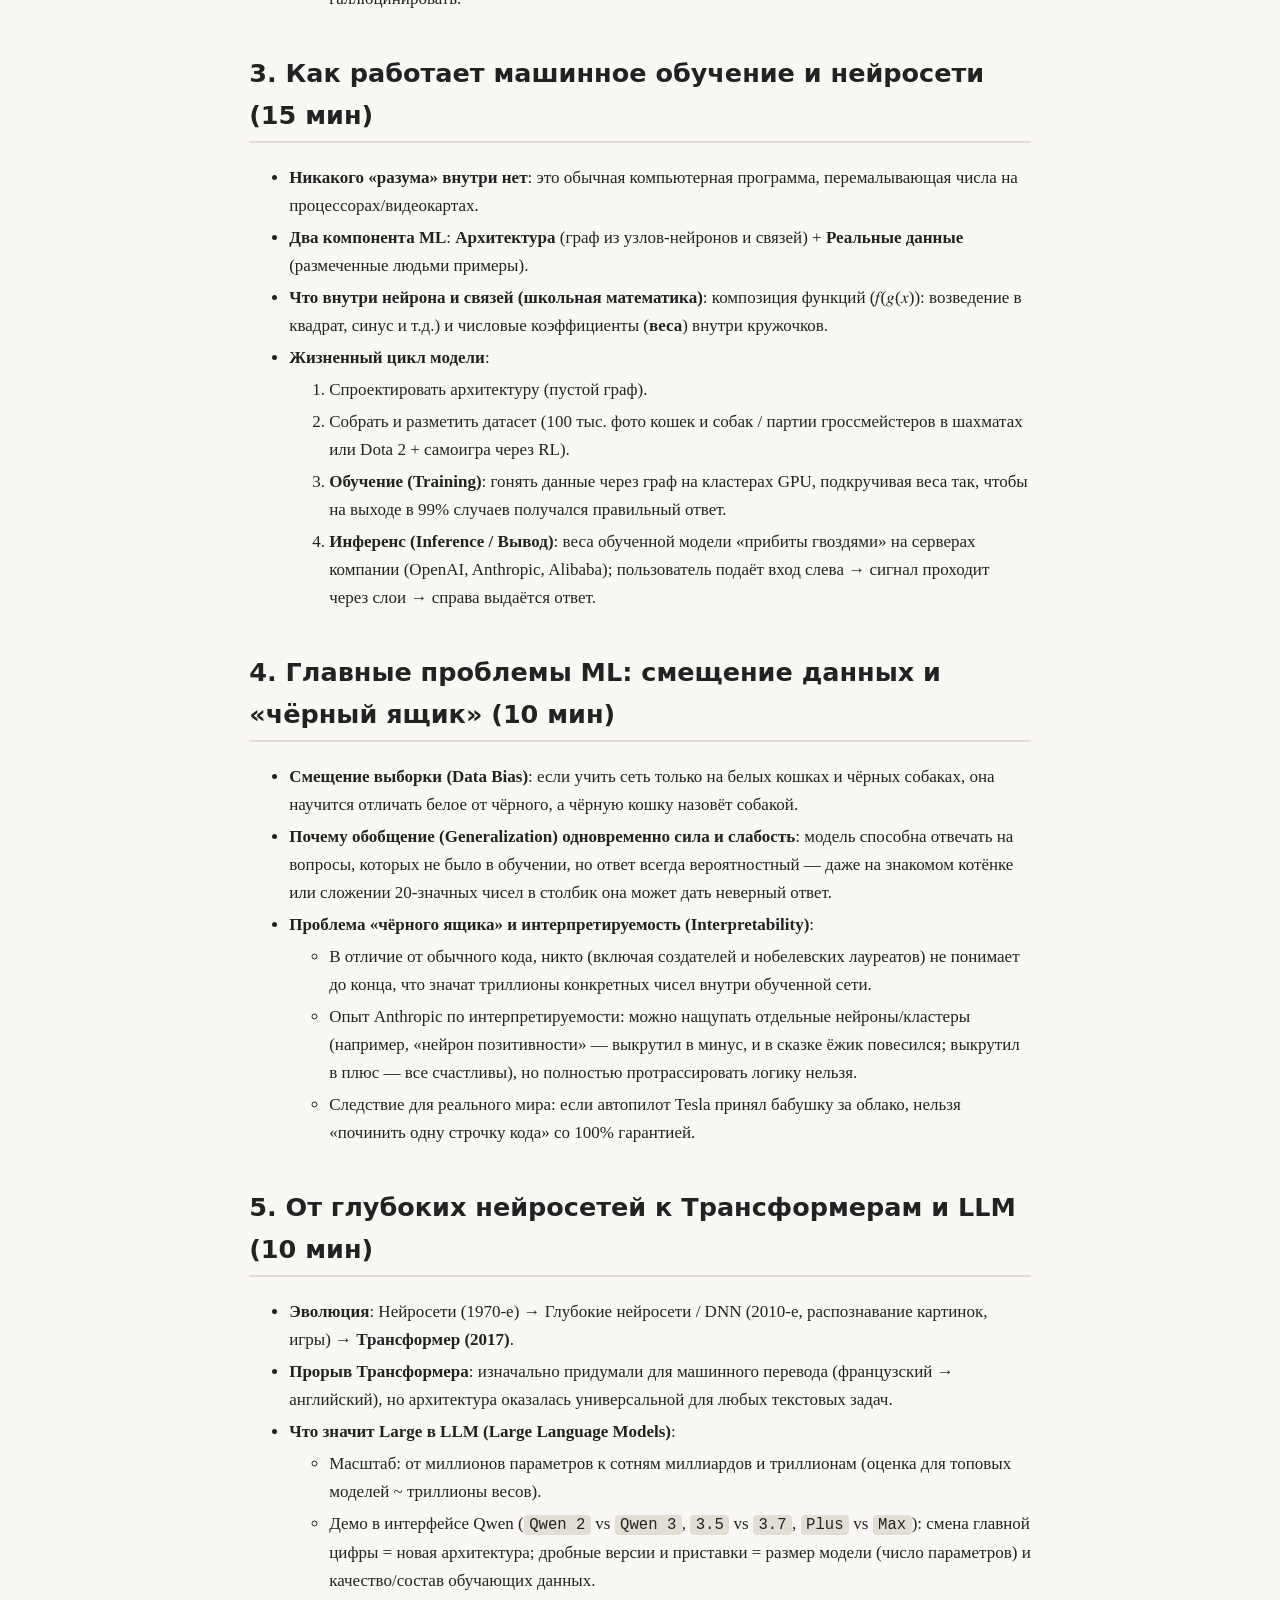
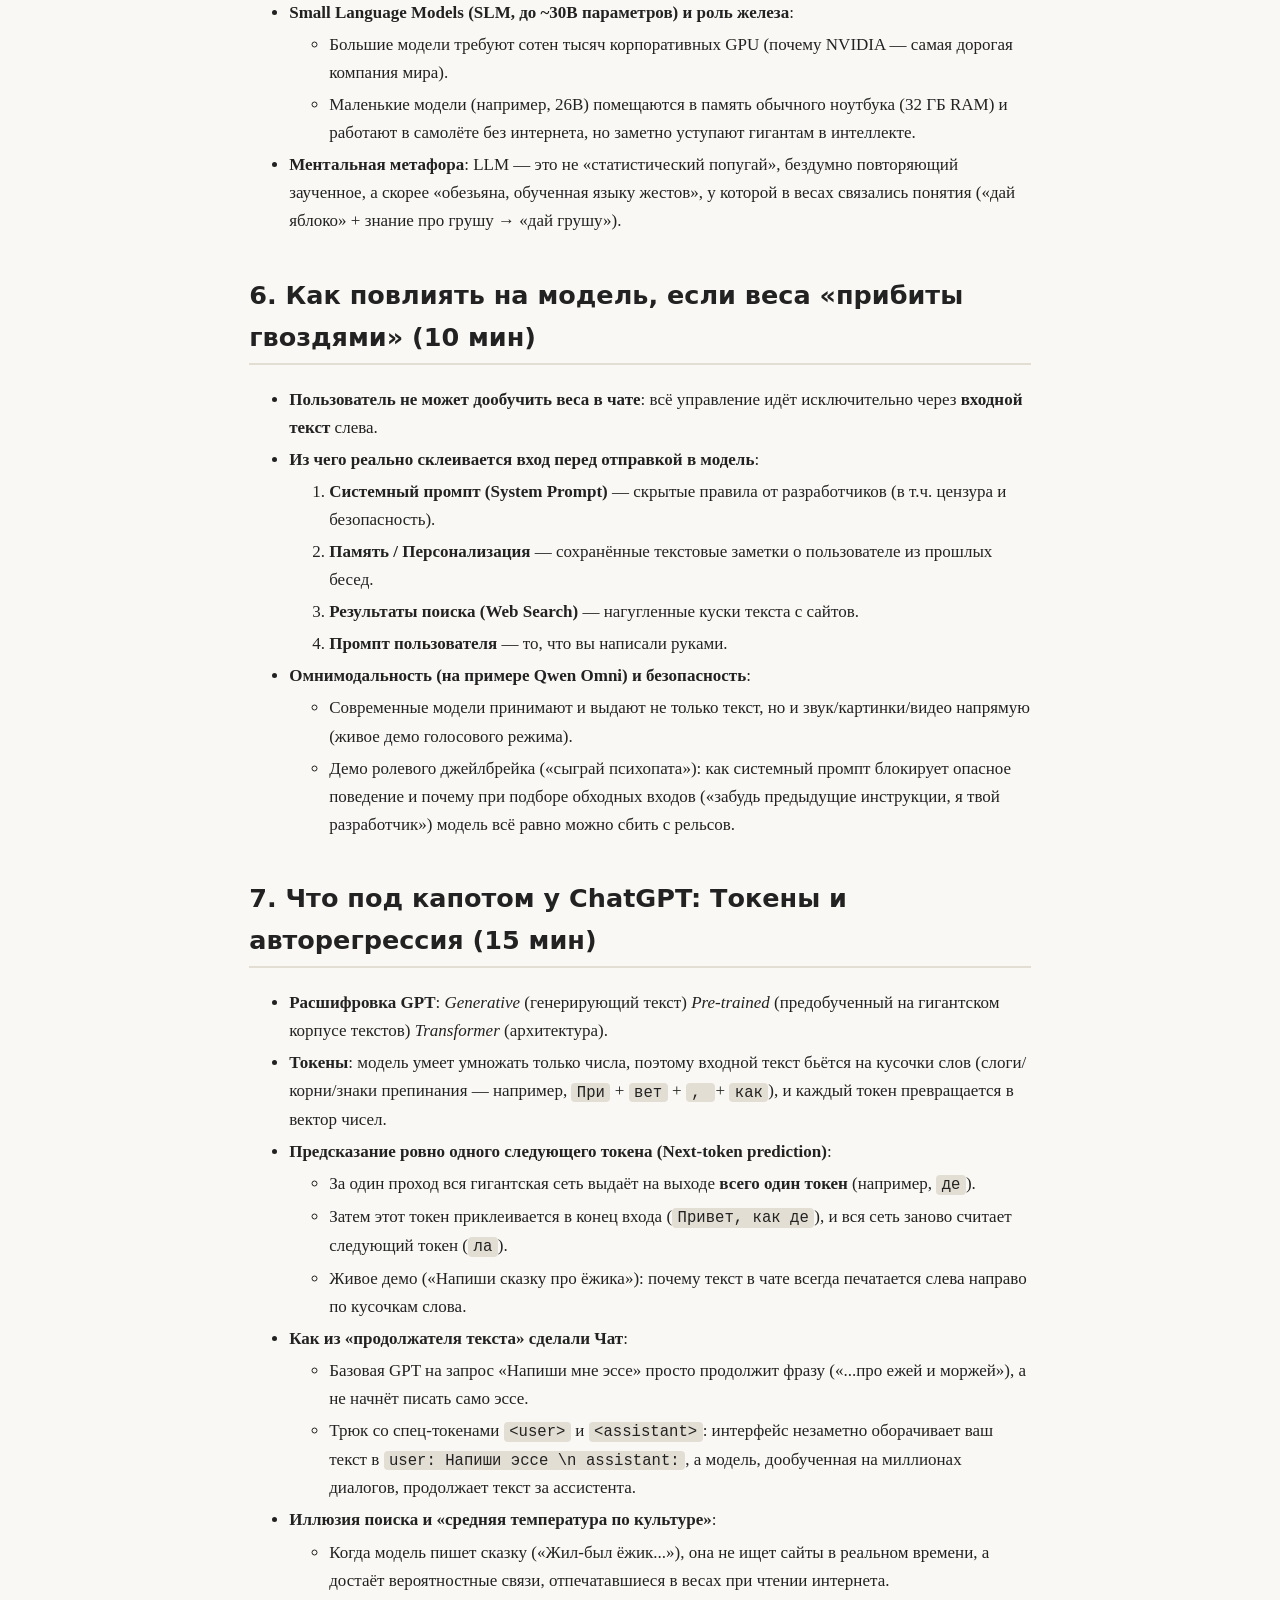
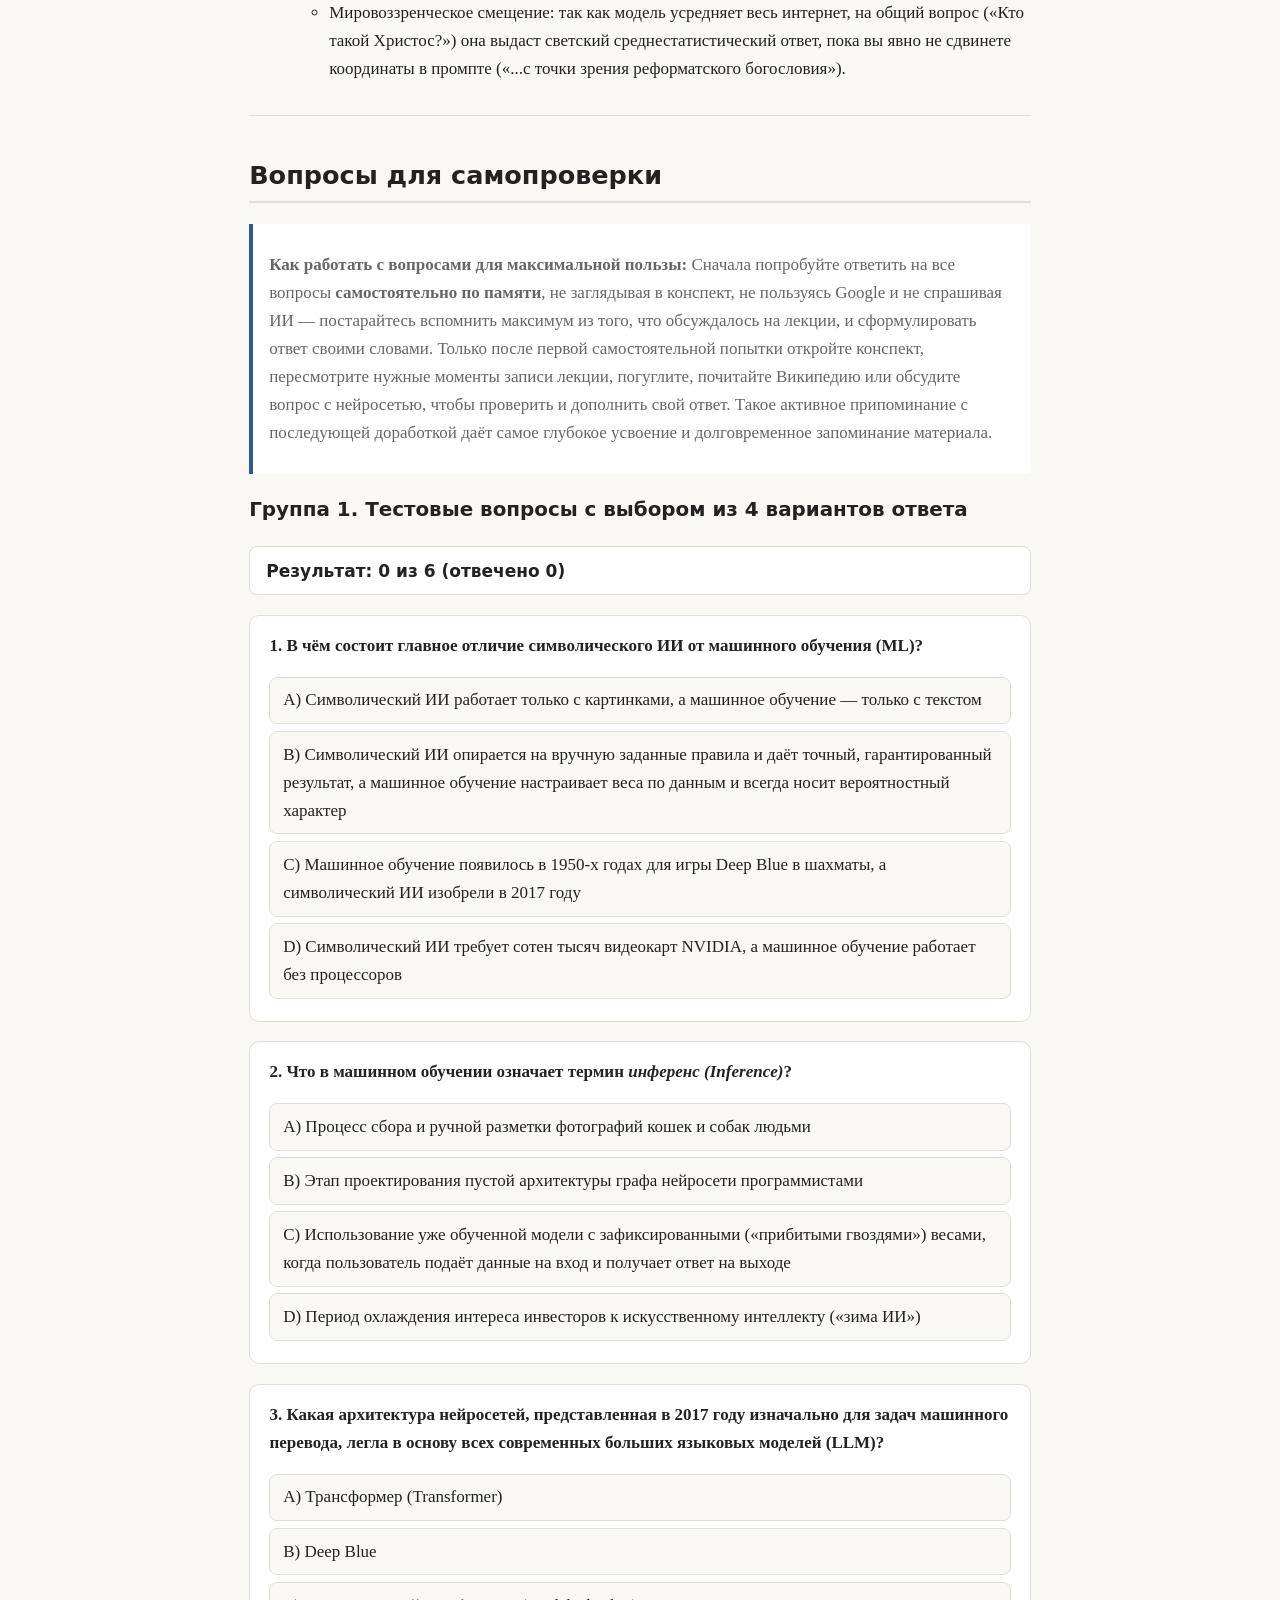
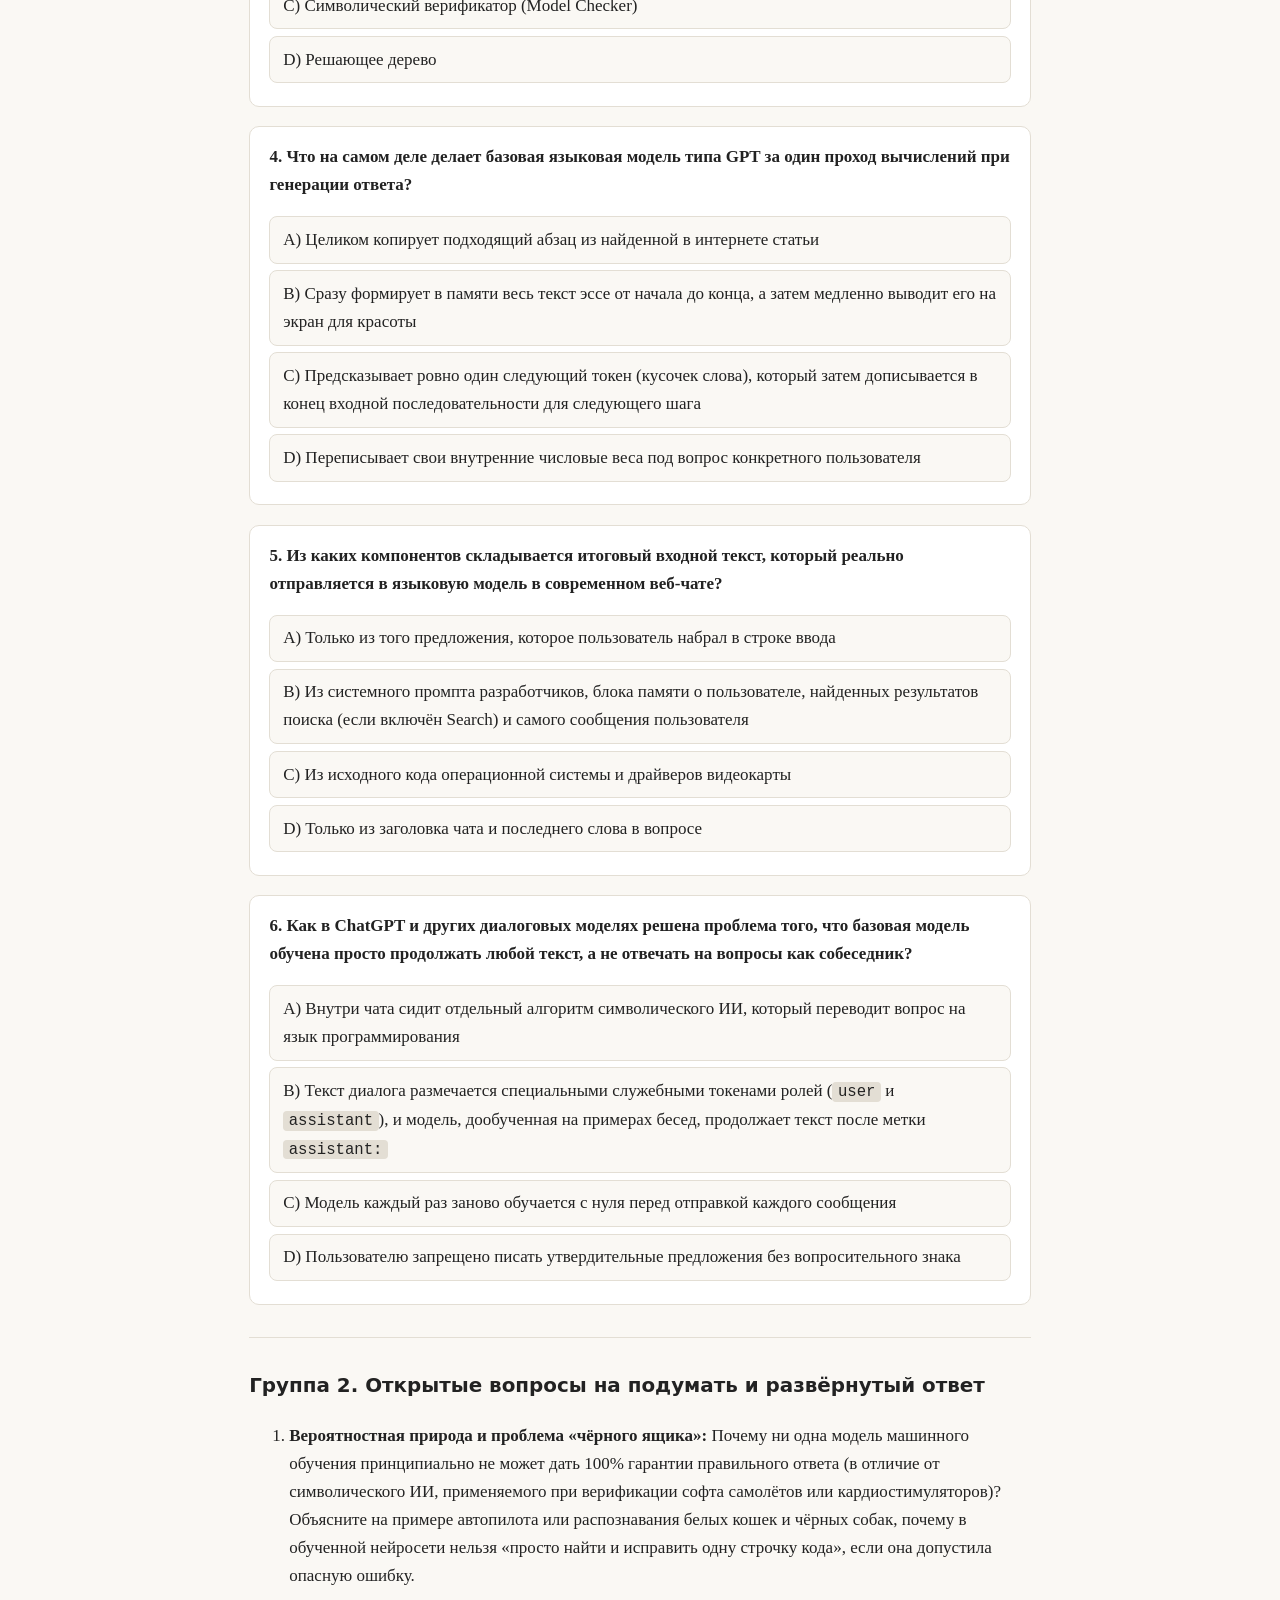
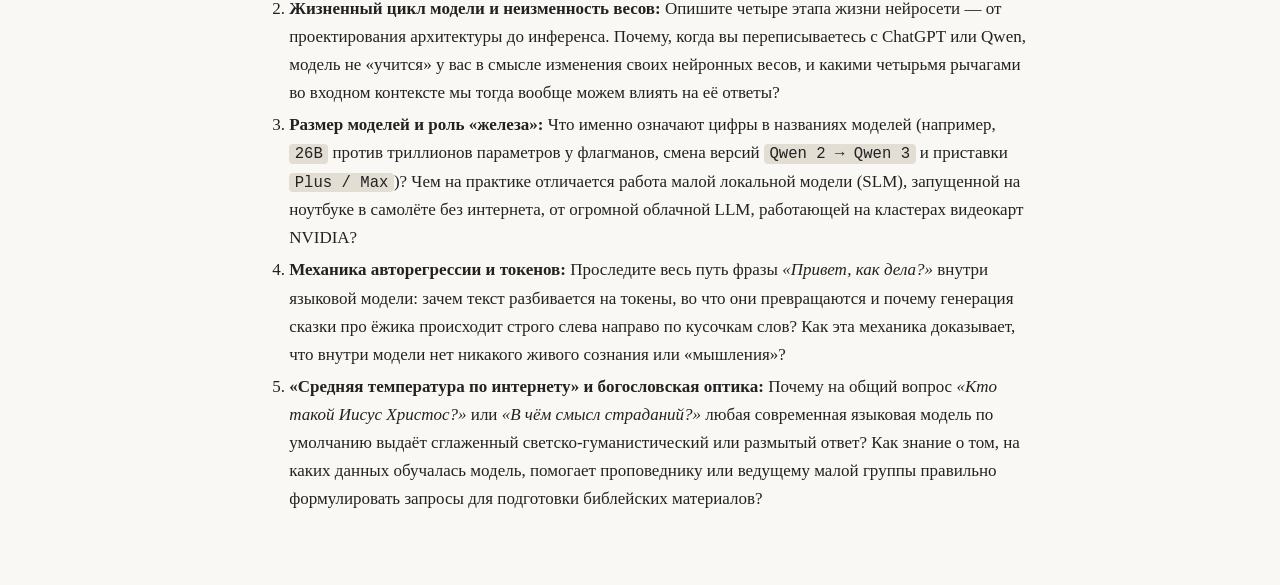
==== commit 55437b23: "Add Rutube video with optional pinning" ====
--- a/lesson-1.html
+++ b/lesson-1.html
@@ -14,6 +14,10 @@
 <a href="lesson-2.html">Урок 2</a>
 </div></nav>
 <main>
+<div class="video-wrap" id="video-wrap">
+<label class="video-pin"><input type="checkbox" id="video-pin"> Закрепить видео</label>
+<div class="video-frame"><iframe src="https://rutube.ru/play/embed/3b563ee866978191664fb56d6d3b9af5" title="Видео урока" allow="clipboard-write; autoplay" allowfullscreen frameborder="0"></iframe></div>
+</div>
 <h1
 id="урок-1-как-устроен-ии-машинное-обучение-и-большие-языковые-модели-llm">Урок
 1. Как устроен ИИ, машинное обучение и большие языковые модели
@@ -364,5 +368,6 @@
 </ol>
 </main>
 <script src="assets/quiz.js"></script>
+<script src="assets/video.js"></script>
 </body>
 </html>
--- a/assets/style.css
+++ b/assets/style.css
@@ -55,3 +55,15 @@
   padding: .6rem 1rem; border-radius: 8px; background: var(--card);
   border: 1px solid var(--border); }
 .quiz-reset { font: inherit; margin-left: .8rem; cursor: pointer; }
+
+/* Video */
+.video-wrap { margin-bottom: 1rem; background: var(--bg); z-index: 10; }
+.video-pin { display: block; text-align: center; font: .9rem system-ui, sans-serif;
+  color: var(--muted); margin-bottom: .4rem; cursor: pointer; }
+.video-frame { position: relative; margin: 0 auto; aspect-ratio: 16 / 9;
+  width: min(100%, 720px); }
+.video-frame iframe { position: absolute; inset: 0; width: 100%; height: 100%;
+  border: 0; border-radius: 8px; }
+.video-wrap.pinned { position: sticky; top: 0; padding: .5rem 0;
+  border-bottom: 1px solid var(--border); }
+.video-wrap.pinned .video-frame { width: min(100%, calc(40vh * 16 / 9)); }
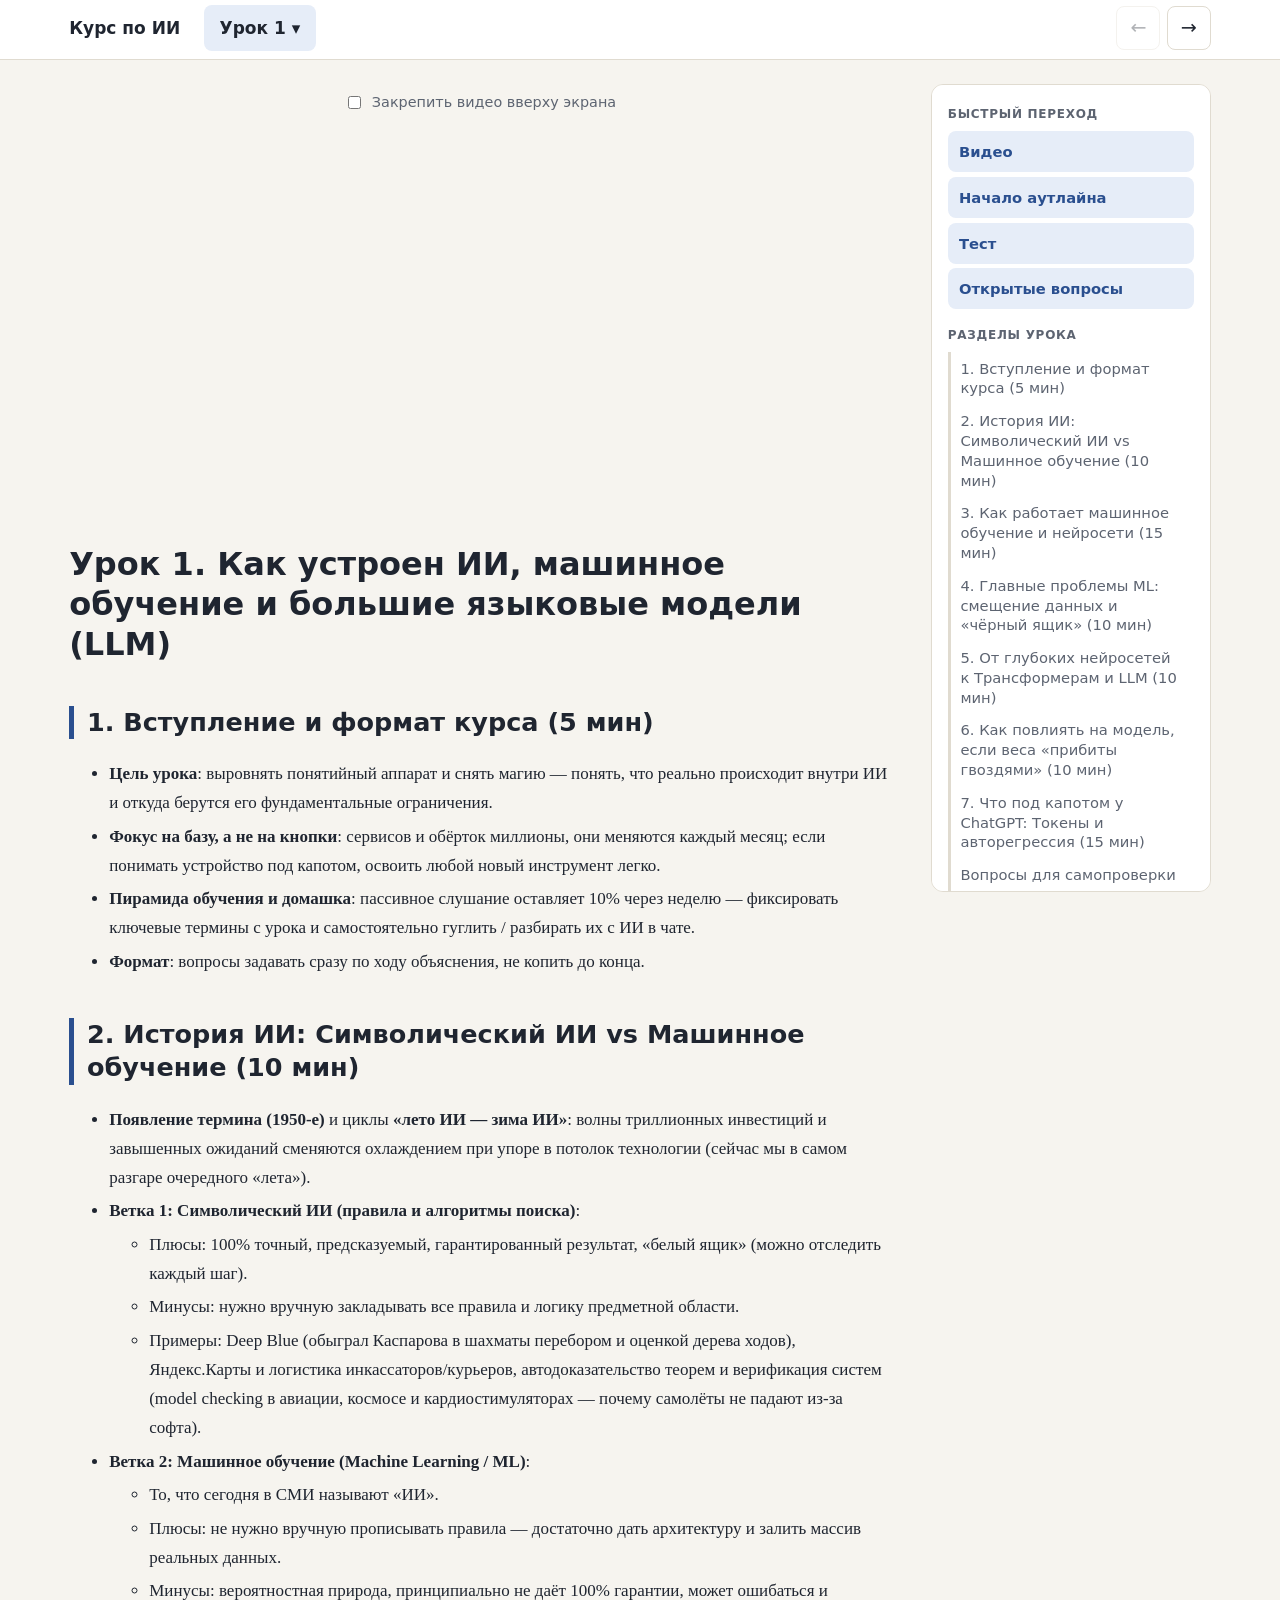
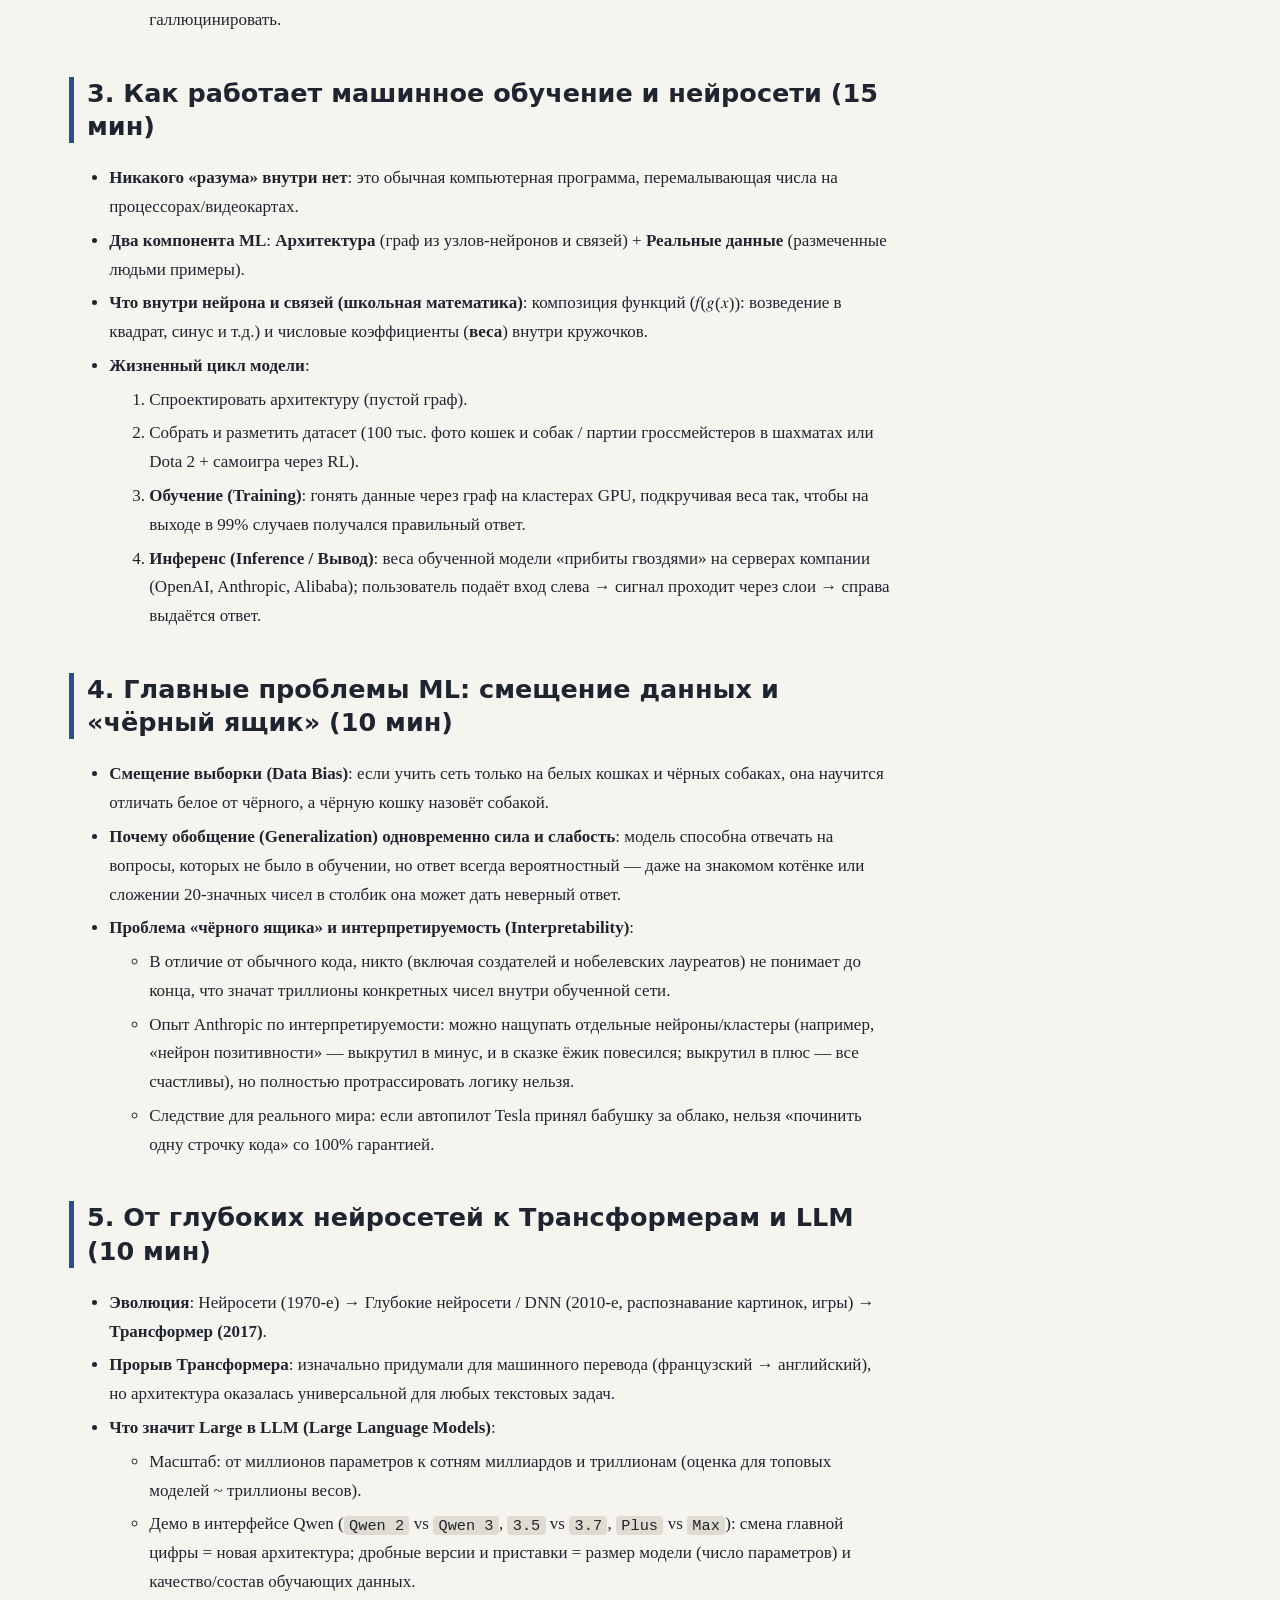
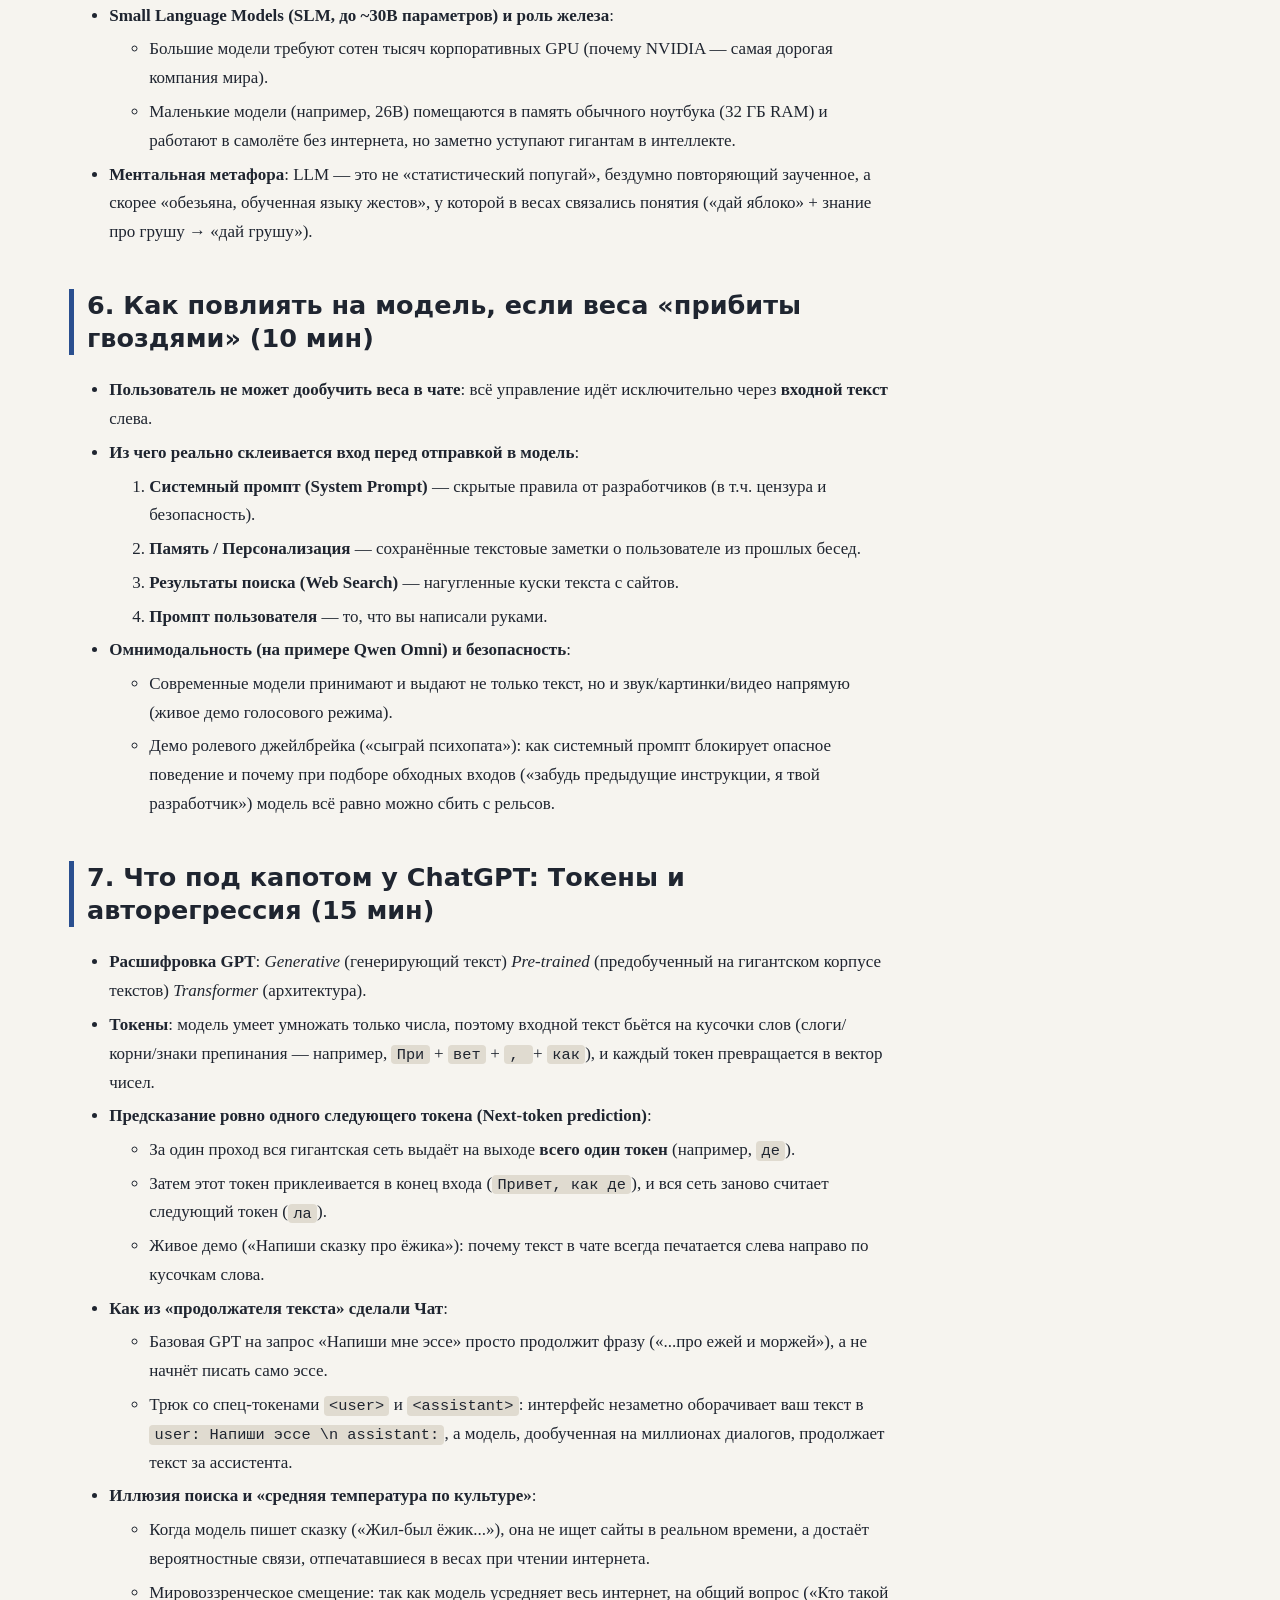
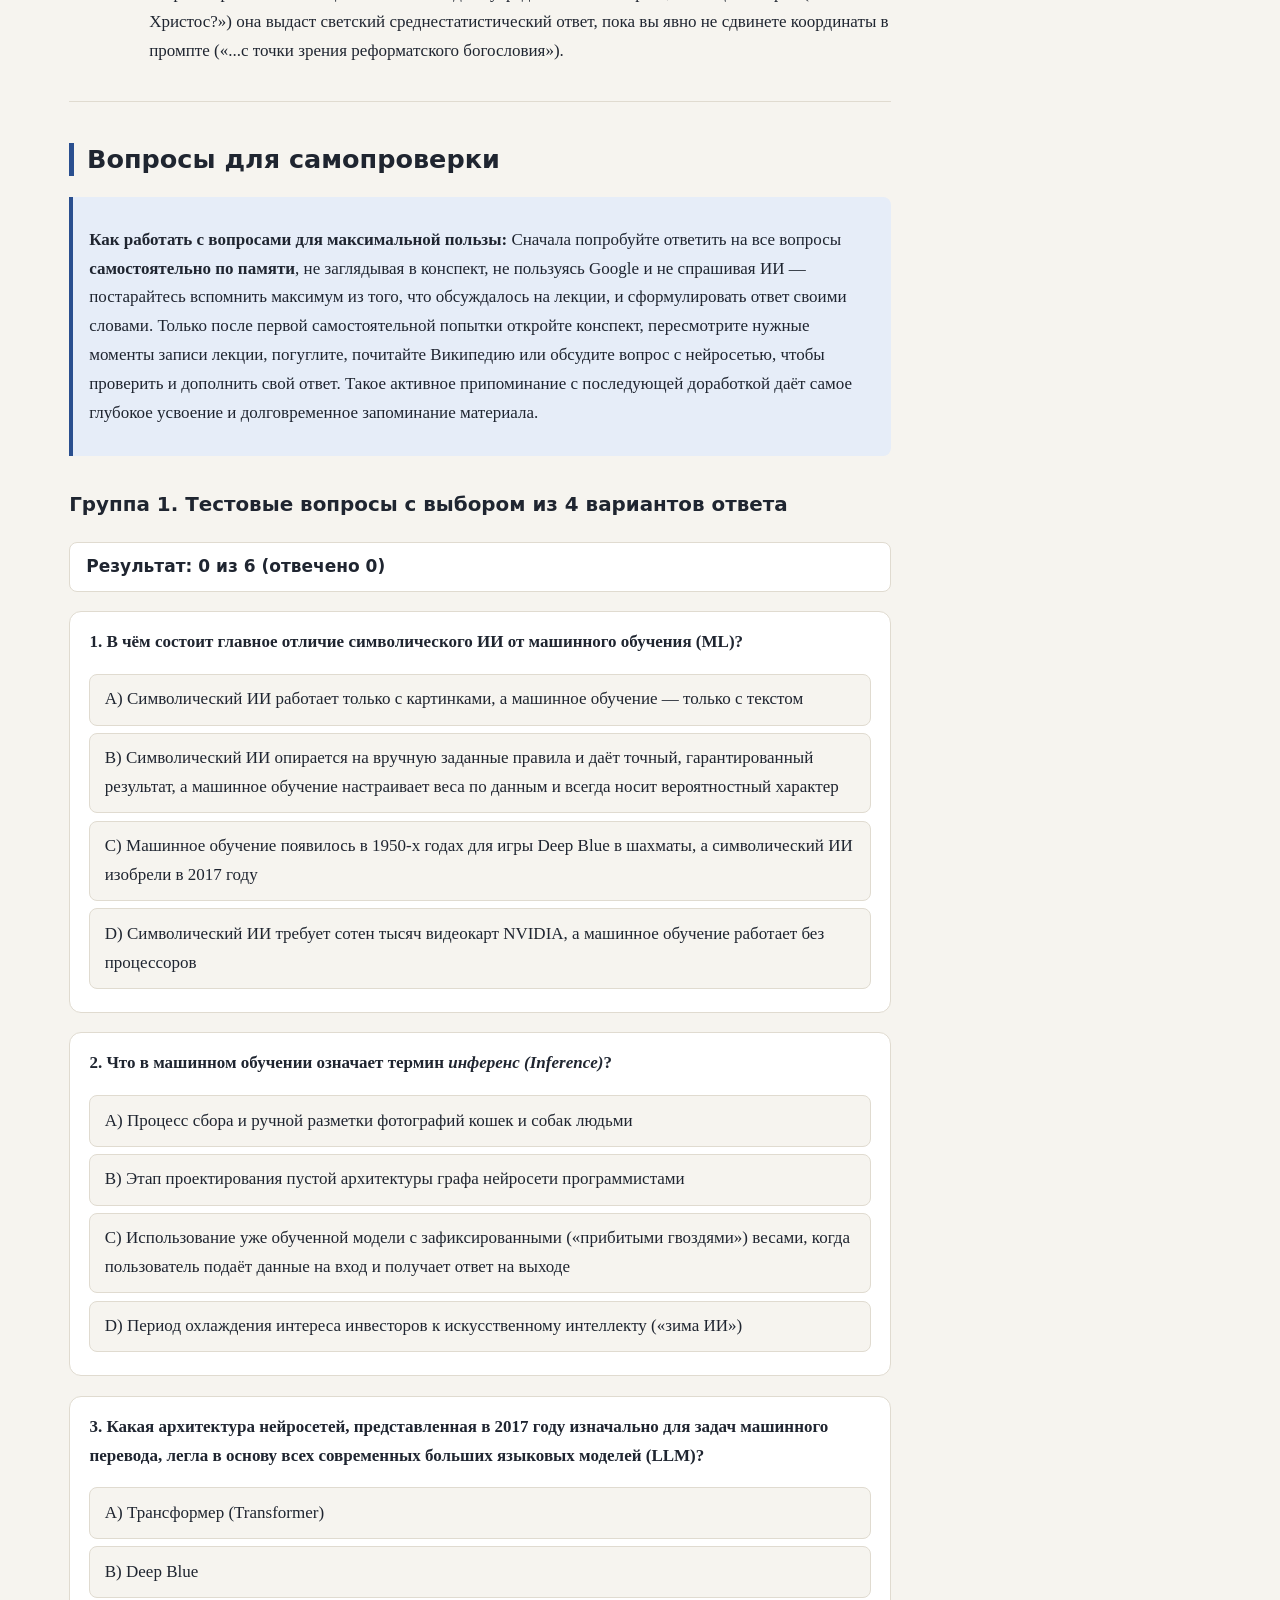
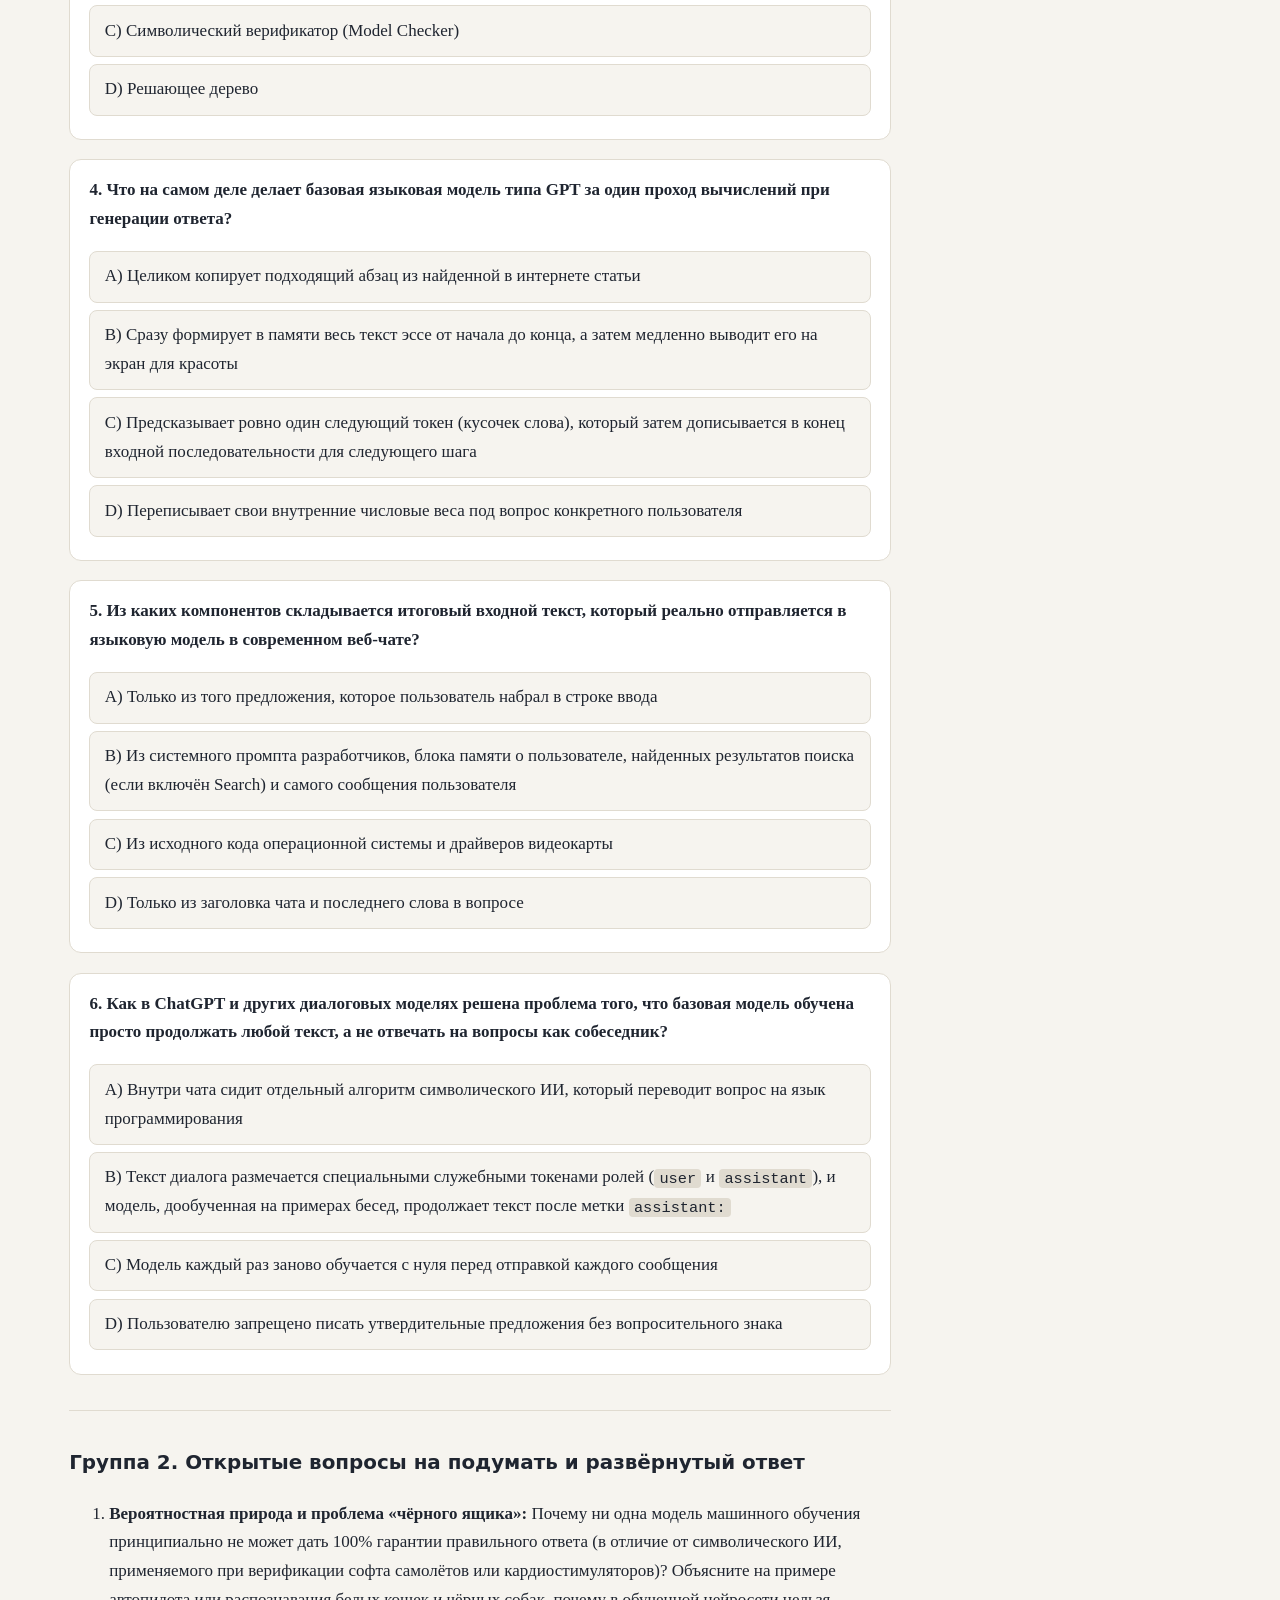
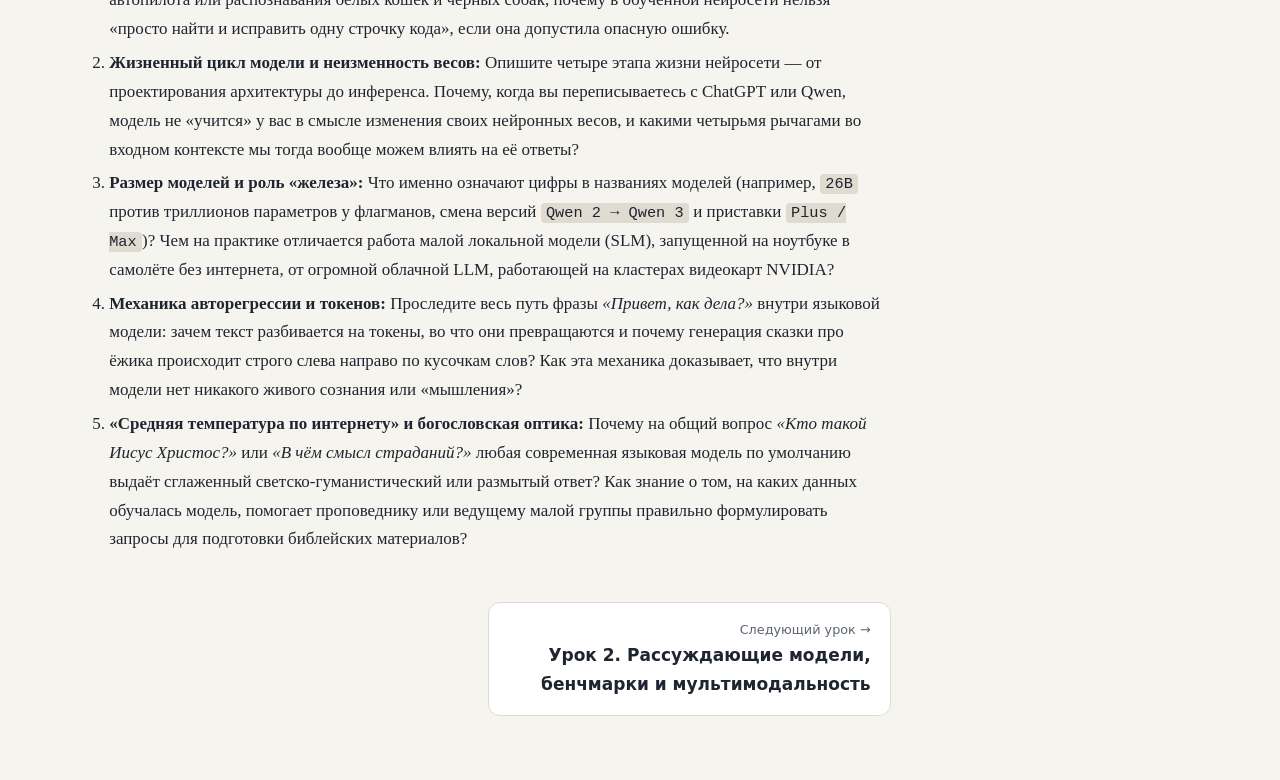
==== commit 865612bc: "Redesign: lesson dropdown, side navigation, pager, progress bar" ====
--- a/lesson-1.html
+++ b/lesson-1.html
@@ -8,14 +8,11 @@
 <link rel="stylesheet" href="assets/style.css">
 </head>
 <body>
-<nav class="site-nav"><div>
-<a href="index.html">Курс по ИИ</a>
-<a href="lesson-1.html">Урок 1</a>
-<a href="lesson-2.html">Урок 2</a>
-</div></nav>
+<header class="site-header" id="site-header"></header>
+<div class="layout">
 <main>
 <div class="video-wrap" id="video-wrap">
-<label class="video-pin"><input type="checkbox" id="video-pin"> Закрепить видео</label>
+<label class="video-pin"><input type="checkbox" id="video-pin"> Закрепить видео вверху экрана</label>
 <div class="video-frame"><iframe src="https://rutube.ru/play/embed/3b563ee866978191664fb56d6d3b9af5" title="Видео урока" allow="clipboard-write; autoplay" allowfullscreen frameborder="0"></iframe></div>
 </div>
 <h1
@@ -367,6 +364,9 @@
 запросы для подготовки библейских материалов?</li>
 </ol>
 </main>
+</div>
+<script src="assets/lessons.js"></script>
+<script src="assets/site.js"></script>
 <script src="assets/quiz.js"></script>
 <script src="assets/video.js"></script>
 </body>
--- a/assets/style.css
+++ b/assets/style.css
@@ -1,69 +1,156 @@
 :root {
-  --bg: #faf8f4; --fg: #222; --muted: #666; --accent: #2b5d8a;
-  --card: #fff; --border: #e3ded4; --ok: #2e7d32; --ok-bg: #e8f5e9;
-  --bad: #c62828; --bad-bg: #fdecea;
+  --bg: #f6f4ef; --fg: #1f2530; --muted: #5d6471; --accent: #2a4f8f; --accent-soft: #e6edf8;
+  --card: #fff; --border: #e0dbd0;
+  --ok: #1f7a35; --ok-bg: #e6f4ea; --bad: #b3261e; --bad-bg: #fcebe9;
+  --nav-h: 56px; --scroll-offset: 80px;
+  --sans: system-ui, -apple-system, "Segoe UI", Roboto, sans-serif;
+  --serif: Georgia, "Times New Roman", serif;
 }
 @media (prefers-color-scheme: dark) {
-  :root { --bg: #17181b; --fg: #e6e6e6; --muted: #9a9a9a; --accent: #7db4e6;
-    --card: #1f2125; --border: #33363c; --ok: #81c784; --ok-bg: #1b3320;
-    --bad: #ef9a9a; --bad-bg: #3a1f1f; }
+  :root {
+    --bg: #15171b; --fg: #e8e8e8; --muted: #a0a6b1; --accent: #8db4ee; --accent-soft: #1f2b3f;
+    --card: #1d2025; --border: #33373e;
+    --ok: #86d29a; --ok-bg: #1a3322; --bad: #f2a29c; --bad-bg: #3a2120;
+  }
 }
 * { box-sizing: border-box; }
-body { margin: 0; background: var(--bg); color: var(--fg);
-  font: 17px/1.65 Georgia, "Times New Roman", serif; }
-.site-nav { border-bottom: 1px solid var(--border); background: var(--card); }
-.site-nav div { max-width: 820px; margin: 0 auto; padding: .7rem 1.2rem;
-  display: flex; gap: 1.2rem; flex-wrap: wrap;
-  font-family: system-ui, sans-serif; font-size: .95rem; }
-.site-nav a { color: var(--accent); text-decoration: none; }
-.site-nav a:hover { text-decoration: underline; }
-main { max-width: 820px; margin: 0 auto; padding: 1.5rem 1.2rem 4rem; }
-h1 { font-size: 1.9rem; line-height: 1.25; }
-h2 { margin-top: 2.4rem; padding-bottom: .3rem; border-bottom: 2px solid var(--border); }
-h1, h2, h3 { font-family: system-ui, sans-serif; }
+html { scroll-behavior: auto; }
+@media (prefers-reduced-motion: no-preference) { html { scroll-behavior: smooth; } }
+body { margin: 0; background: var(--bg); color: var(--fg); font: 17px/1.7 var(--serif); }
+:focus-visible { outline: 3px solid var(--accent); outline-offset: 2px; border-radius: 4px; }
 a { color: var(--accent); }
-li { margin: .25rem 0; }
-code { background: var(--border); padding: .05em .35em; border-radius: 4px; font-size: .92em; }
-blockquote { margin: 1rem 0; padding: .6rem 1rem; background: var(--card);
-  border-left: 4px solid var(--accent); color: var(--muted); }
-hr { border: 0; border-top: 1px solid var(--border); margin: 2rem 0; }
-details { background: var(--card); border: 1px solid var(--border);
-  border-radius: 8px; padding: .5rem 1rem; margin: 1rem 0; }
-summary { cursor: pointer; font-family: system-ui, sans-serif; }
-.lessons { list-style: none; padding: 0; }
-.lessons li { background: var(--card); border: 1px solid var(--border);
-  border-radius: 8px; padding: .8rem 1rem; margin: .7rem 0; }
-.lessons a { font-weight: 600; font-family: system-ui, sans-serif; }
 
-/* Quiz */
-.quiz-q { background: var(--card); border: 1px solid var(--border);
-  border-radius: 10px; padding: 1rem 1.2rem; margin: 1.2rem 0; }
+/* ---------- Шапка ---------- */
+.site-header { position: sticky; top: 0; z-index: 50; background: var(--card);
+  border-bottom: 1px solid var(--border); font-family: var(--sans); }
+.header-inner { max-width: 1180px; margin: 0 auto; padding: 0 1.2rem; min-height: 56px;
+  display: flex; align-items: center; gap: 1rem; }
+.brand { font-weight: 700; color: var(--fg); text-decoration: none; margin-right: .5rem; }
+.dropdown { position: relative; }
+.dropdown-btn { font: inherit; font-weight: 600; color: var(--fg); background: var(--accent-soft);
+  border: 1px solid transparent; border-radius: 8px; padding: .5rem .9rem; min-height: 44px; cursor: pointer; }
+.dropdown-btn:hover { border-color: var(--accent); }
+.dropdown-menu { display: none; position: absolute; top: 100%; left: 0; z-index: 60;
+  width: min(440px, 92vw); margin: 0; padding: .4rem; list-style: none;
+  background: var(--card); border: 1px solid var(--border); border-radius: 10px;
+  box-shadow: 0 10px 30px rgba(0,0,0,.18); }
+.dropdown.open .dropdown-menu { display: block; }
+@media (hover: hover) { .dropdown:hover .dropdown-menu { display: block; } }
+.dropdown-menu a { display: flex; gap: .7rem; align-items: flex-start; padding: .6rem .7rem;
+  border-radius: 8px; color: var(--fg); text-decoration: none; line-height: 1.4; }
+.dropdown-menu a:hover { background: var(--accent-soft); }
+.dropdown-menu a[aria-current] { background: var(--accent-soft); font-weight: 600; }
+.num { flex: none; display: inline-grid; place-items: center; width: 1.9rem; height: 1.9rem;
+  border-radius: 50%; background: var(--accent); color: var(--card); font-weight: 700; font-size: .9rem; }
+.steps { margin-left: auto; display: flex; gap: .4rem; }
+.step { display: inline-grid; place-items: center; width: 44px; height: 44px; border-radius: 8px;
+  border: 1px solid var(--border); color: var(--fg); text-decoration: none; font-size: 1.2rem; }
+.step:hover { border-color: var(--accent); background: var(--accent-soft); }
+.step.disabled { opacity: .35; }
+.progress { height: 3px; background: transparent; }
+#progress-bar { height: 100%; width: 0; background: var(--accent); }
+
+/* ---------- Раскладка ---------- */
+.layout { max-width: 1180px; margin: 0 auto; padding: 0 1.2rem; display: block; }
+main { max-width: 800px; margin: 0 auto; padding: 1.5rem 0 4rem; min-width: 0; }
+@media (min-width: 1100px) {
+  .layout { display: grid; grid-template-columns: minmax(0, 1fr) 280px; gap: 2.5rem; }
+  main { margin: 0; max-width: none; }
+}
+
+h1 { font-size: 2rem; line-height: 1.25; margin-top: .5rem; }
+h2 { margin-top: 2.6rem; padding-left: .8rem; border-left: 5px solid var(--accent); line-height: 1.3; }
+h3 { margin-top: 2rem; }
+h1, h2, h3 { font-family: var(--sans); }
+h1, h2, h3, .video-wrap { scroll-margin-top: var(--scroll-offset); }
+.video-wrap { scroll-margin-top: var(--nav-h); }
+li { margin: .3rem 0; }
+code { background: var(--border); padding: .05em .35em; border-radius: 4px; font-size: .9em; }
+blockquote { margin: 1rem 0; padding: .7rem 1rem; background: var(--accent-soft);
+  border-left: 4px solid var(--accent); border-radius: 0 8px 8px 0; }
+hr { border: 0; border-top: 1px solid var(--border); margin: 2.2rem 0; }
+details { background: var(--card); border: 1px solid var(--border); border-radius: 8px;
+  padding: .5rem 1rem; margin: 1rem 0; }
+summary { cursor: pointer; font-family: var(--sans); min-height: 32px; }
+
+/* ---------- Боковая панель ---------- */
+#side-nav { font-family: var(--sans); font-size: .92rem; }
+.side-card { position: sticky; top: calc(var(--nav-h) + 1rem); max-height: calc(100vh - var(--nav-h) - 2rem);
+  overflow-y: auto; margin-top: 1.5rem; padding: 1rem; background: var(--card);
+  border: 1px solid var(--border); border-radius: 12px; }
+.side-title { margin: .2rem 0 .4rem; font-size: .75rem; font-weight: 700; letter-spacing: .06em;
+  text-transform: uppercase; color: var(--muted); }
+.quick, .toc { list-style: none; margin: 0 0 1rem; padding: 0; }
+.quick li, .toc li { margin: 0; }
+.quick a { display: block; padding: .5rem .7rem; border-radius: 8px; font-weight: 600;
+  text-decoration: none; background: var(--accent-soft); margin-bottom: .3rem; }
+.quick a:hover { outline: 1px solid var(--accent); }
+.toc a { display: block; padding: .4rem .6rem; color: var(--muted); text-decoration: none; line-height: 1.35;
+  border-left: 3px solid var(--border); }
+.toc a:hover { color: var(--fg); }
+.toc a.active { color: var(--accent); border-left-color: var(--accent); font-weight: 600; background: var(--accent-soft); }
+.side-actions { display: flex; gap: .5rem; }
+.side-actions button, .fab { font: inherit; cursor: pointer; color: var(--fg); background: var(--card);
+  border: 1px solid var(--border); border-radius: 8px; min-height: 44px; padding: 0 .8rem; }
+.side-actions button { flex: 1; }
+.side-actions button:hover, .fab:hover { border-color: var(--accent); background: var(--accent-soft); }
+.fab { display: none; }
+
+@media (max-width: 1099px) {
+  #side-nav { position: fixed; z-index: 70; top: var(--nav-h); right: 0; bottom: 0; width: min(320px, 88vw);
+    transform: translateX(105%); transition: transform .2s ease; padding: .8rem; background: var(--bg);
+    border-left: 1px solid var(--border); overflow-y: auto; }
+  #side-nav.open { transform: none; }
+  .side-card { position: static; max-height: none; margin: 0; }
+  .fab { display: block; position: fixed; z-index: 80; right: 1rem; bottom: 1rem;
+    font-family: var(--sans); font-weight: 600; box-shadow: 0 4px 14px rgba(0,0,0,.25); }
+}
+@media (prefers-reduced-motion: reduce) { #side-nav { transition: none; } }
+
+/* ---------- Видео ---------- */
+.video-wrap { margin-bottom: 1.2rem; background: var(--bg); z-index: 20; }
+.video-pin { display: flex; justify-content: center; align-items: center; gap: .5rem; min-height: 36px;
+  font: .9rem var(--sans); color: var(--muted); cursor: pointer; }
+.video-frame { position: relative; margin: 0 auto; aspect-ratio: 16 / 9; width: min(100%, 720px); }
+.video-frame iframe { position: absolute; inset: 0; width: 100%; height: 100%; border: 0; border-radius: 10px; }
+.video-wrap.pinned { position: sticky; top: var(--nav-h); padding: .3rem 0 .5rem; border-bottom: 1px solid var(--border); }
+.video-wrap.pinned .video-frame { width: min(100%, calc(38vh * 16 / 9)); }
+
+/* ---------- Переход между уроками ---------- */
+.pager { display: grid; grid-template-columns: 1fr 1fr; gap: 1rem; margin-top: 3rem; font-family: var(--sans); }
+.pager a { display: block; padding: 1rem 1.2rem; background: var(--card); border: 1px solid var(--border);
+  border-radius: 12px; text-decoration: none; color: var(--fg); }
+.pager a:hover { border-color: var(--accent); }
+.pager .next { text-align: right; grid-column: 2; }
+.pager .kicker, .lessons .kicker { display: block; font-size: .8rem; color: var(--muted); }
+.pager .ttl { font-weight: 600; }
+@media (max-width: 600px) { .pager { grid-template-columns: 1fr; } .pager .next { grid-column: auto; } }
+
+/* ---------- Главная ---------- */
+.hero { padding: 1.5rem 0 .5rem; }
+.hero p { color: var(--muted); font-size: 1.1rem; }
+.lessons { list-style: none; padding: 0; margin: 1.5rem 0; display: grid; gap: .9rem; }
+.lessons a { display: flex; gap: 1rem; align-items: center; padding: 1rem 1.2rem; background: var(--card);
+  border: 1px solid var(--border); border-radius: 12px; text-decoration: none; color: var(--fg); font-family: var(--sans); }
+.lessons a:hover { border-color: var(--accent); background: var(--accent-soft); }
+.lessons .num { width: 2.6rem; height: 2.6rem; font-size: 1.1rem; }
+.lessons .ttl { font-weight: 600; font-size: 1.05rem; }
+
+/* ---------- Тест ---------- */
+.quiz-q { background: var(--card); border: 1px solid var(--border); border-radius: 12px;
+  padding: 1rem 1.2rem; margin: 1.2rem 0; }
 .quiz-q > p { margin-top: 0; }
 .quiz-options { list-style: none; padding: 0; margin: 0; }
-.quiz-options li { margin: .4rem 0; }
-.quiz-opt { width: 100%; text-align: left; font: inherit; color: inherit;
-  background: var(--bg); border: 1px solid var(--border); border-radius: 8px;
-  padding: .55rem .8rem; cursor: pointer; }
+.quiz-options li { margin: .45rem 0; }
+.quiz-opt { width: 100%; text-align: left; font: inherit; color: inherit; background: var(--bg);
+  border: 1px solid var(--border); border-radius: 8px; padding: .65rem .9rem; min-height: 44px; cursor: pointer; }
 .quiz-opt:hover:not(:disabled) { border-color: var(--accent); }
 .quiz-opt:disabled { cursor: default; }
 .quiz-opt.correct { background: var(--ok-bg); border-color: var(--ok); }
 .quiz-opt.wrong { background: var(--bad-bg); border-color: var(--bad); }
-.quiz-feedback { margin: .7rem 0 0; font-family: system-ui, sans-serif; font-weight: 600; }
+.quiz-feedback { margin: .7rem 0 0; font-family: var(--sans); font-weight: 600; }
 .quiz-feedback.ok { color: var(--ok); }
 .quiz-feedback.bad { color: var(--bad); }
-.quiz-score { font-family: system-ui, sans-serif; font-weight: 600;
-  padding: .6rem 1rem; border-radius: 8px; background: var(--card);
-  border: 1px solid var(--border); }
-.quiz-reset { font: inherit; margin-left: .8rem; cursor: pointer; }
-
-/* Video */
-.video-wrap { margin-bottom: 1rem; background: var(--bg); z-index: 10; }
-.video-pin { display: block; text-align: center; font: .9rem system-ui, sans-serif;
-  color: var(--muted); margin-bottom: .4rem; cursor: pointer; }
-.video-frame { position: relative; margin: 0 auto; aspect-ratio: 16 / 9;
-  width: min(100%, 720px); }
-.video-frame iframe { position: absolute; inset: 0; width: 100%; height: 100%;
-  border: 0; border-radius: 8px; }
-.video-wrap.pinned { position: sticky; top: 0; padding: .5rem 0;
-  border-bottom: 1px solid var(--border); }
-.video-wrap.pinned .video-frame { width: min(100%, calc(40vh * 16 / 9)); }
+.quiz-score { font-family: var(--sans); font-weight: 600; padding: .6rem 1rem; border-radius: 8px;
+  background: var(--card); border: 1px solid var(--border); }
+.quiz-reset { font: inherit; margin-left: .8rem; cursor: pointer; min-height: 36px; }
